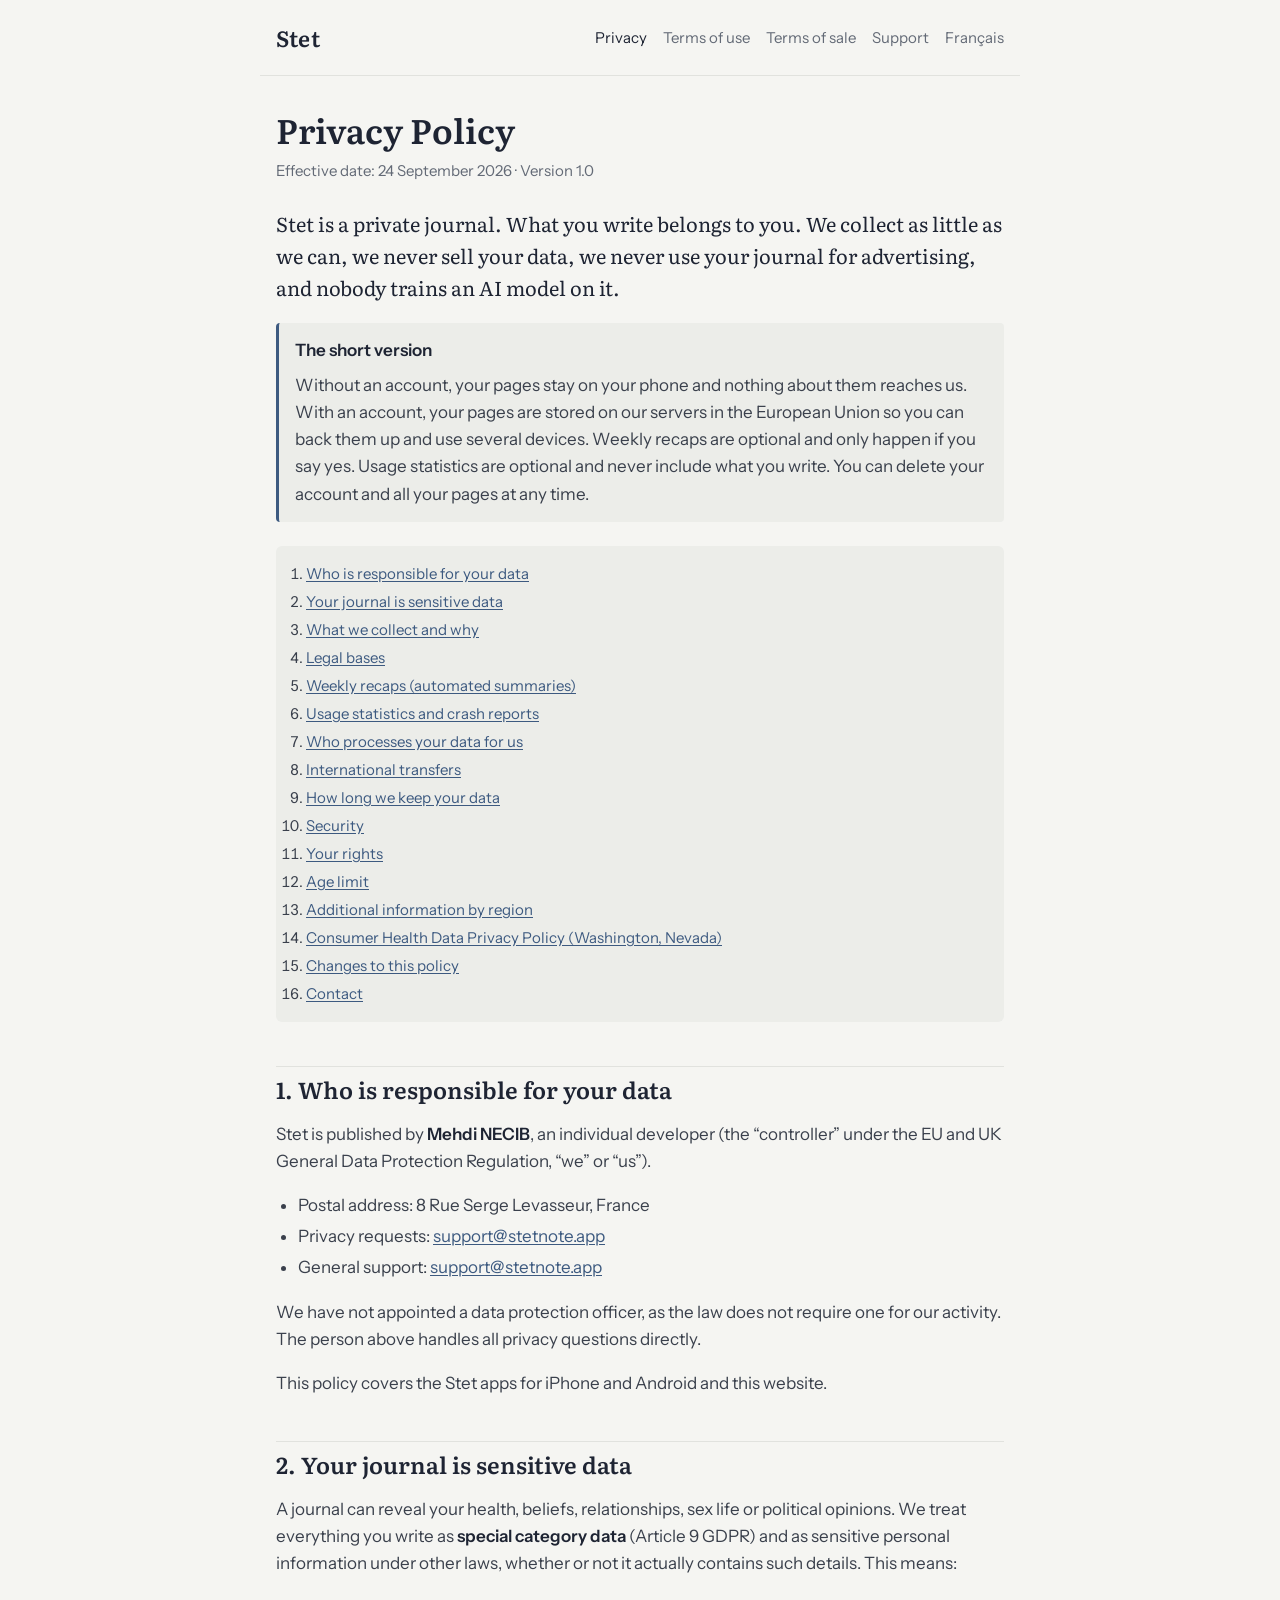
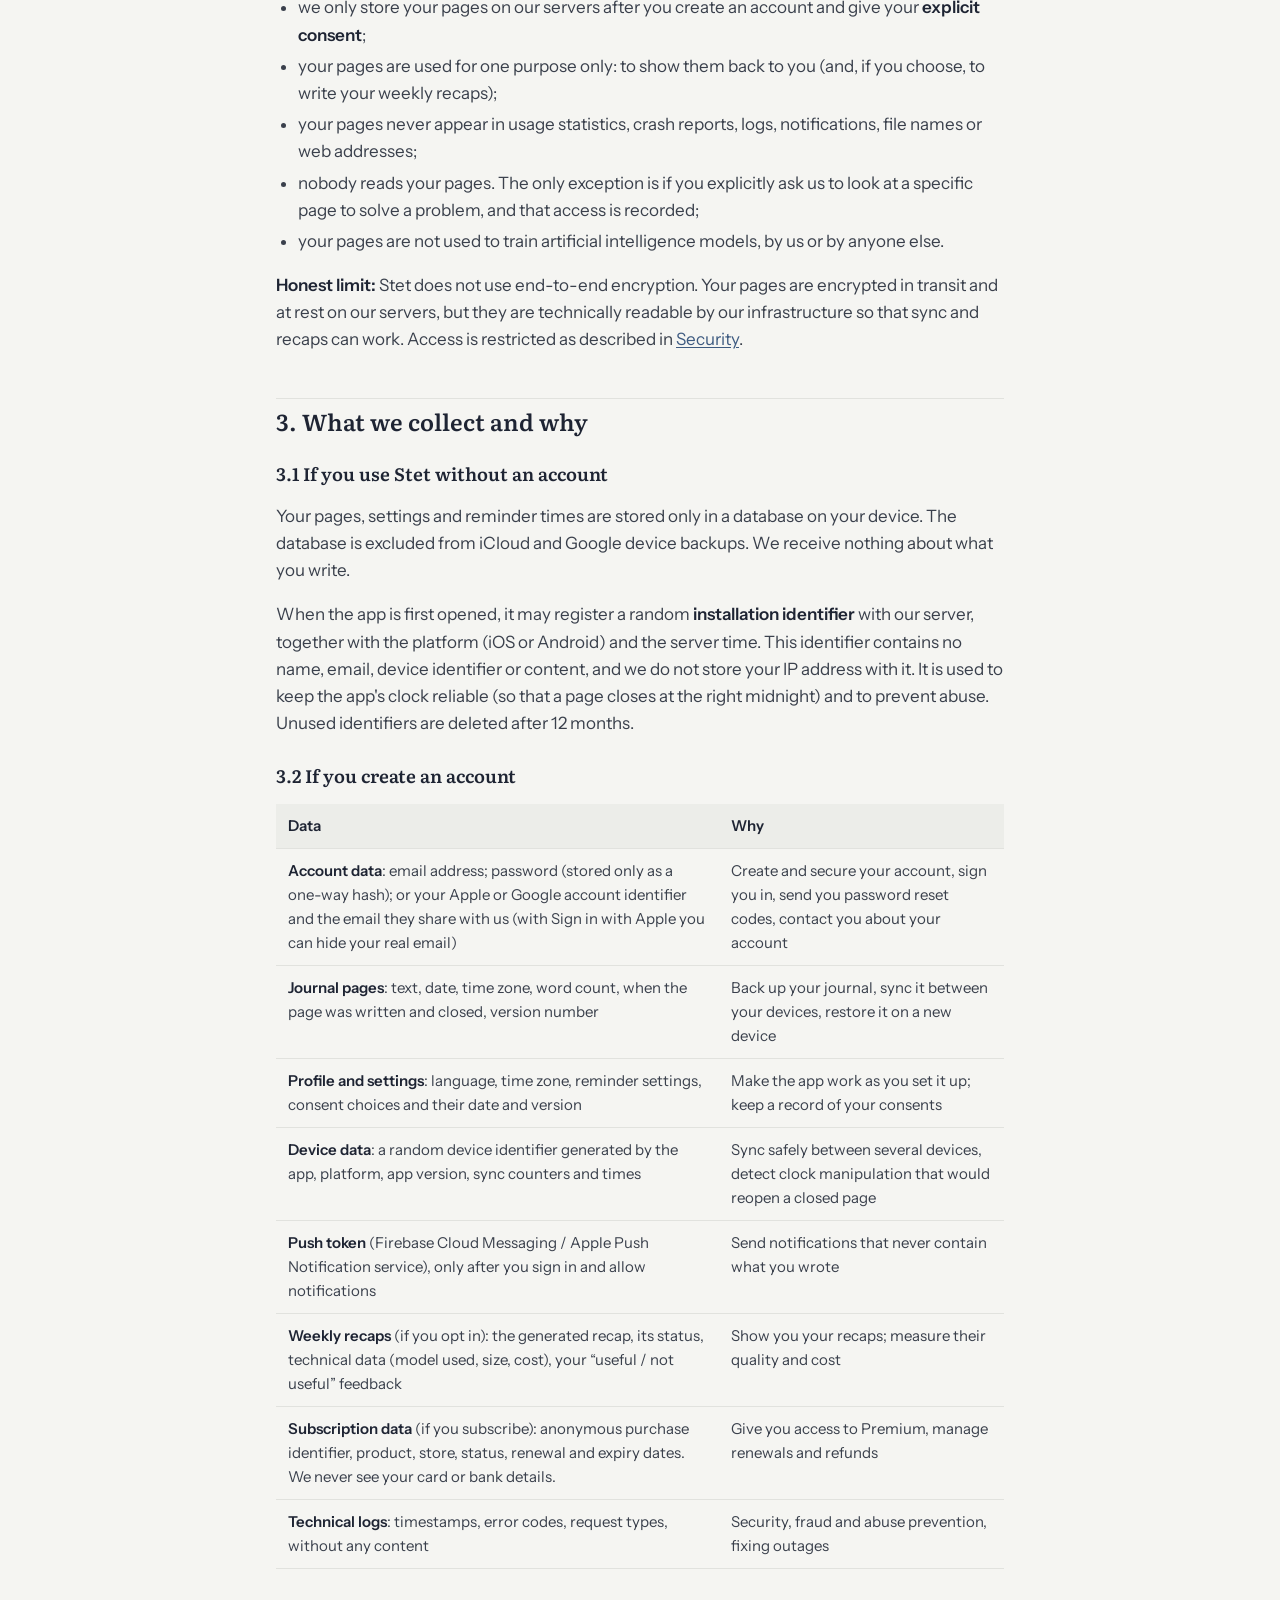
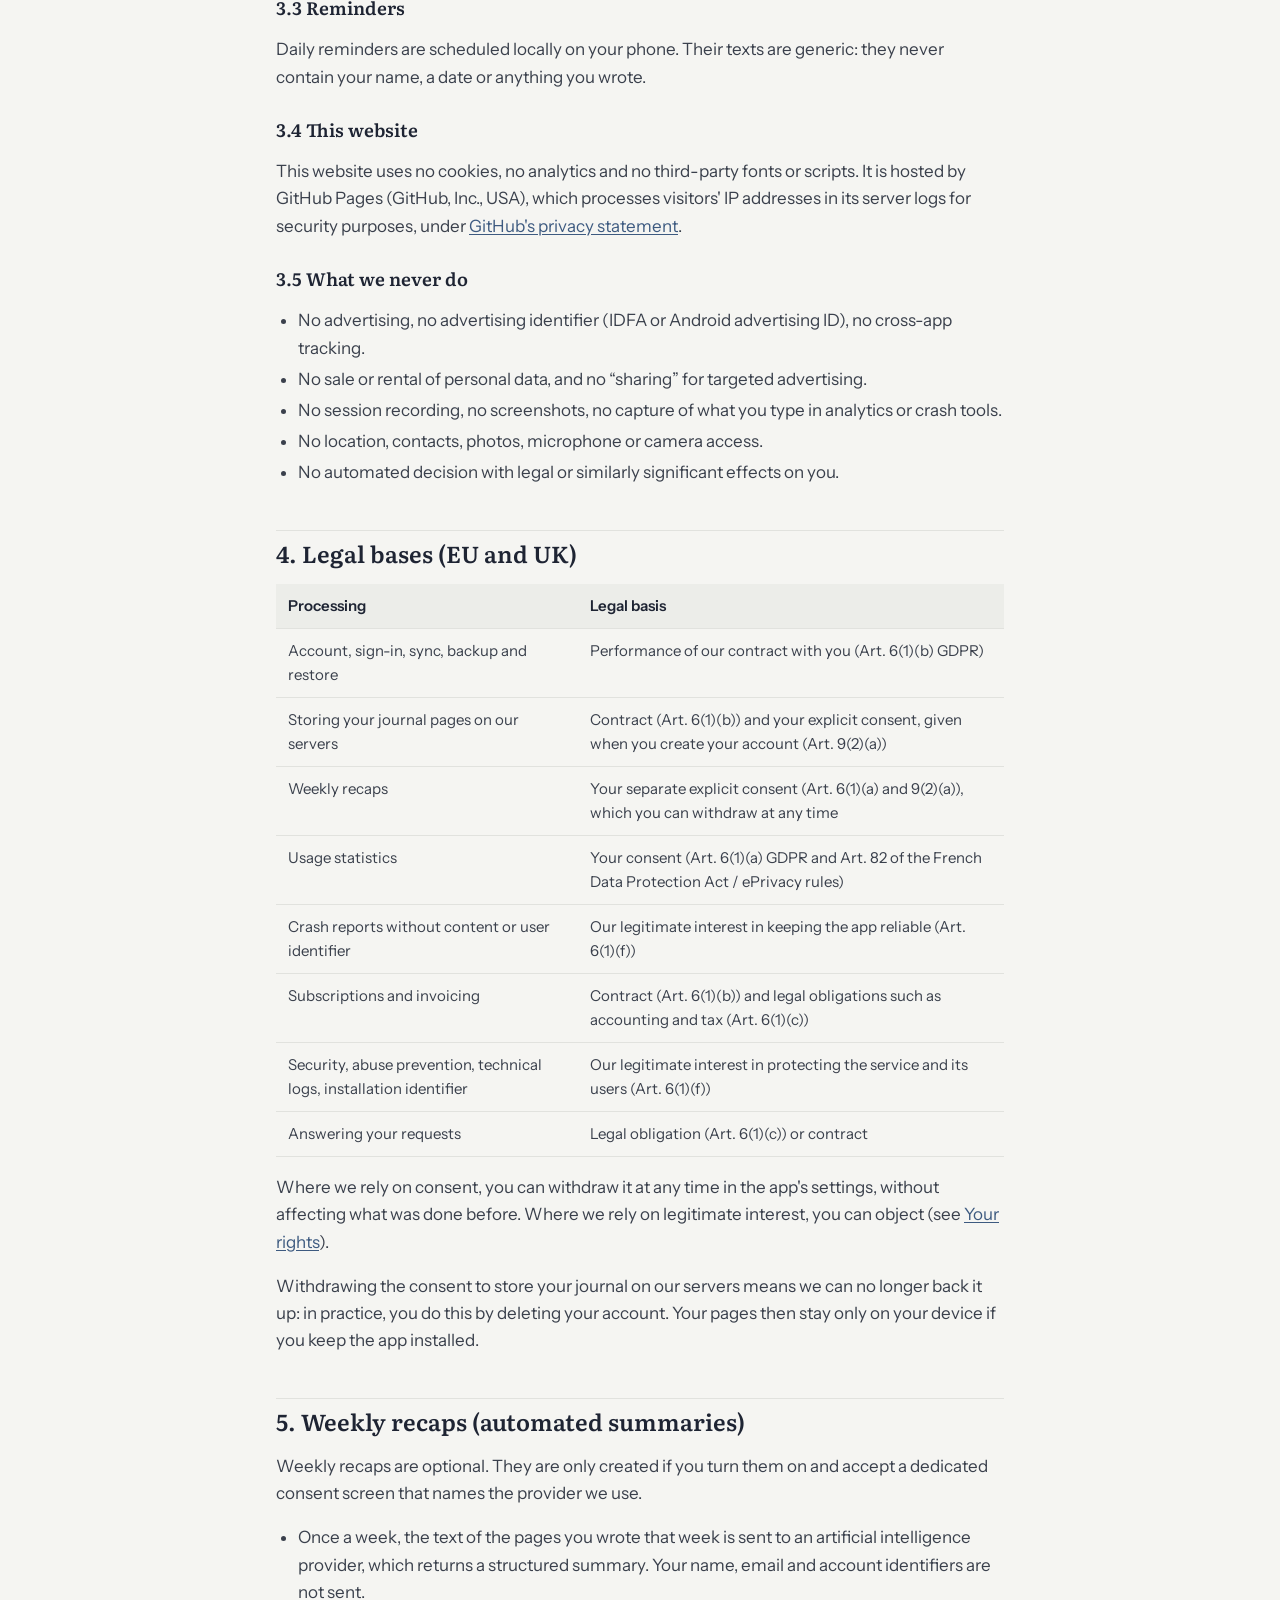
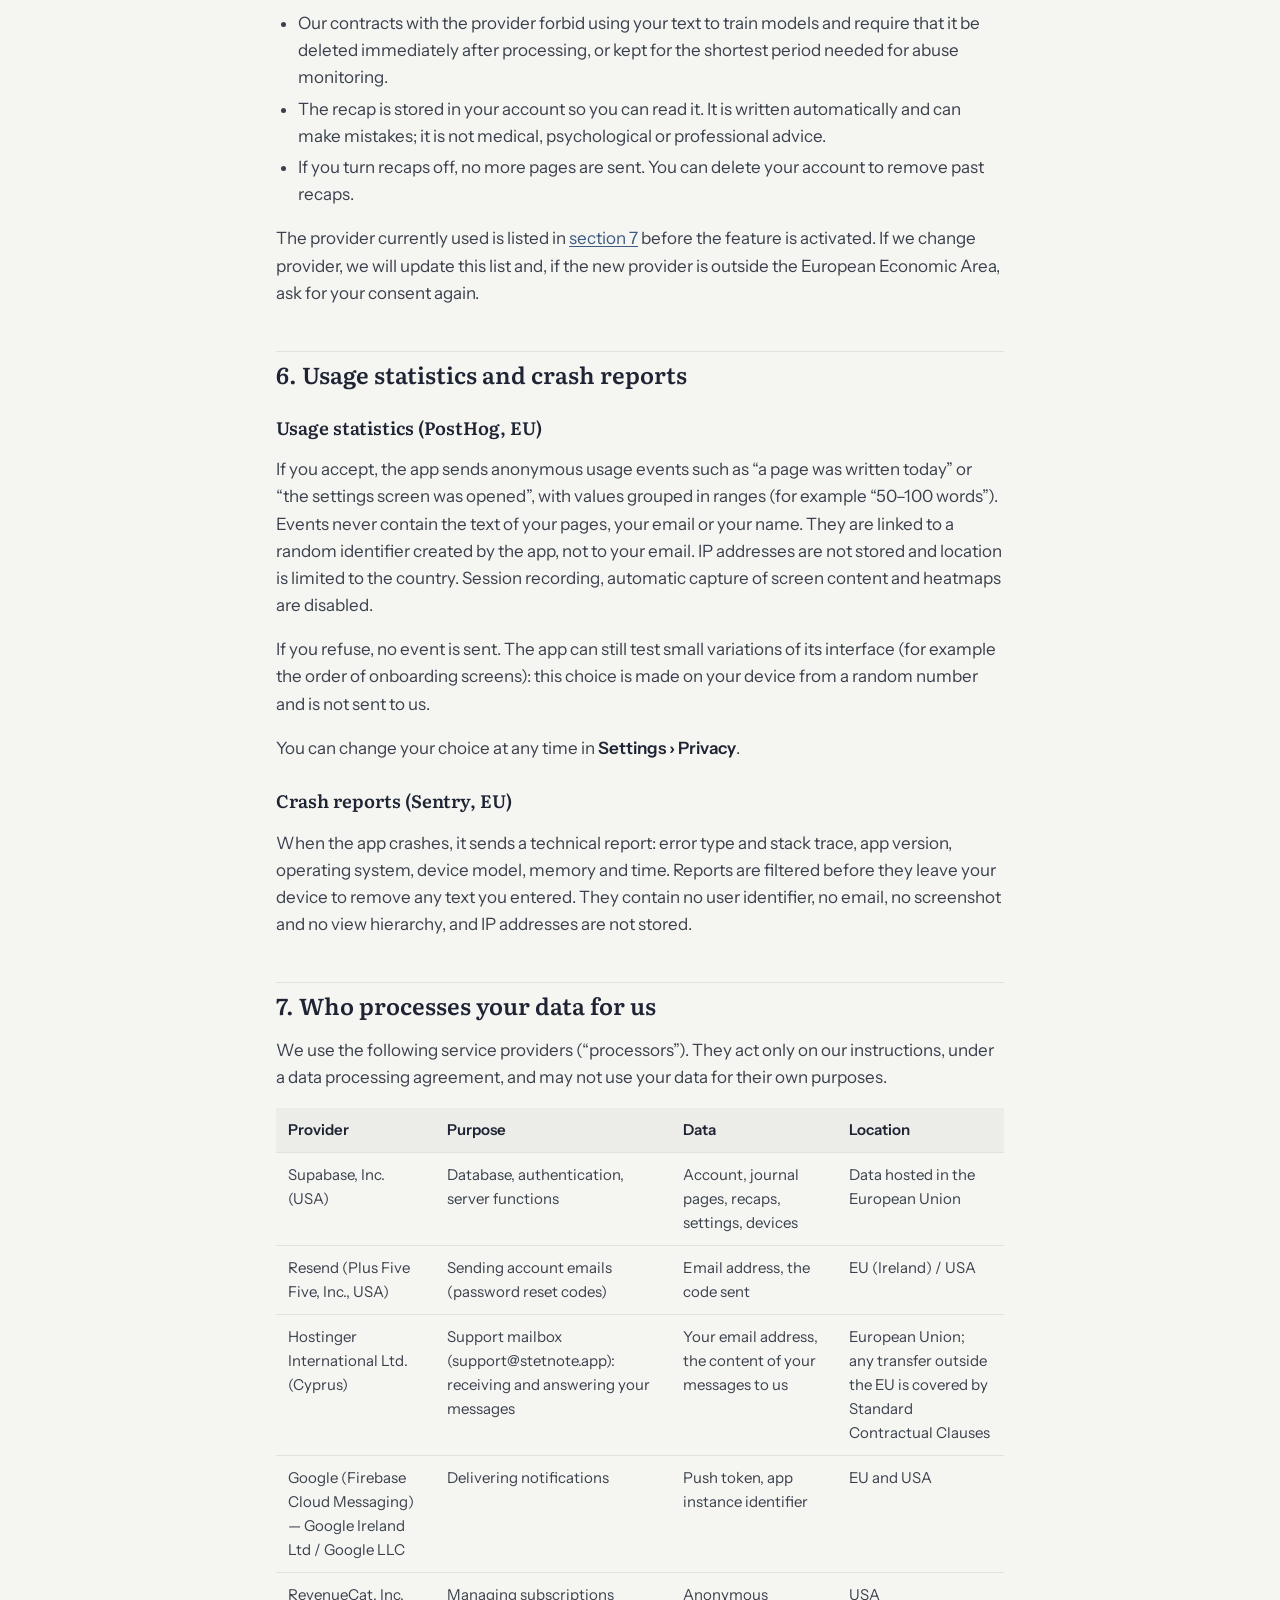
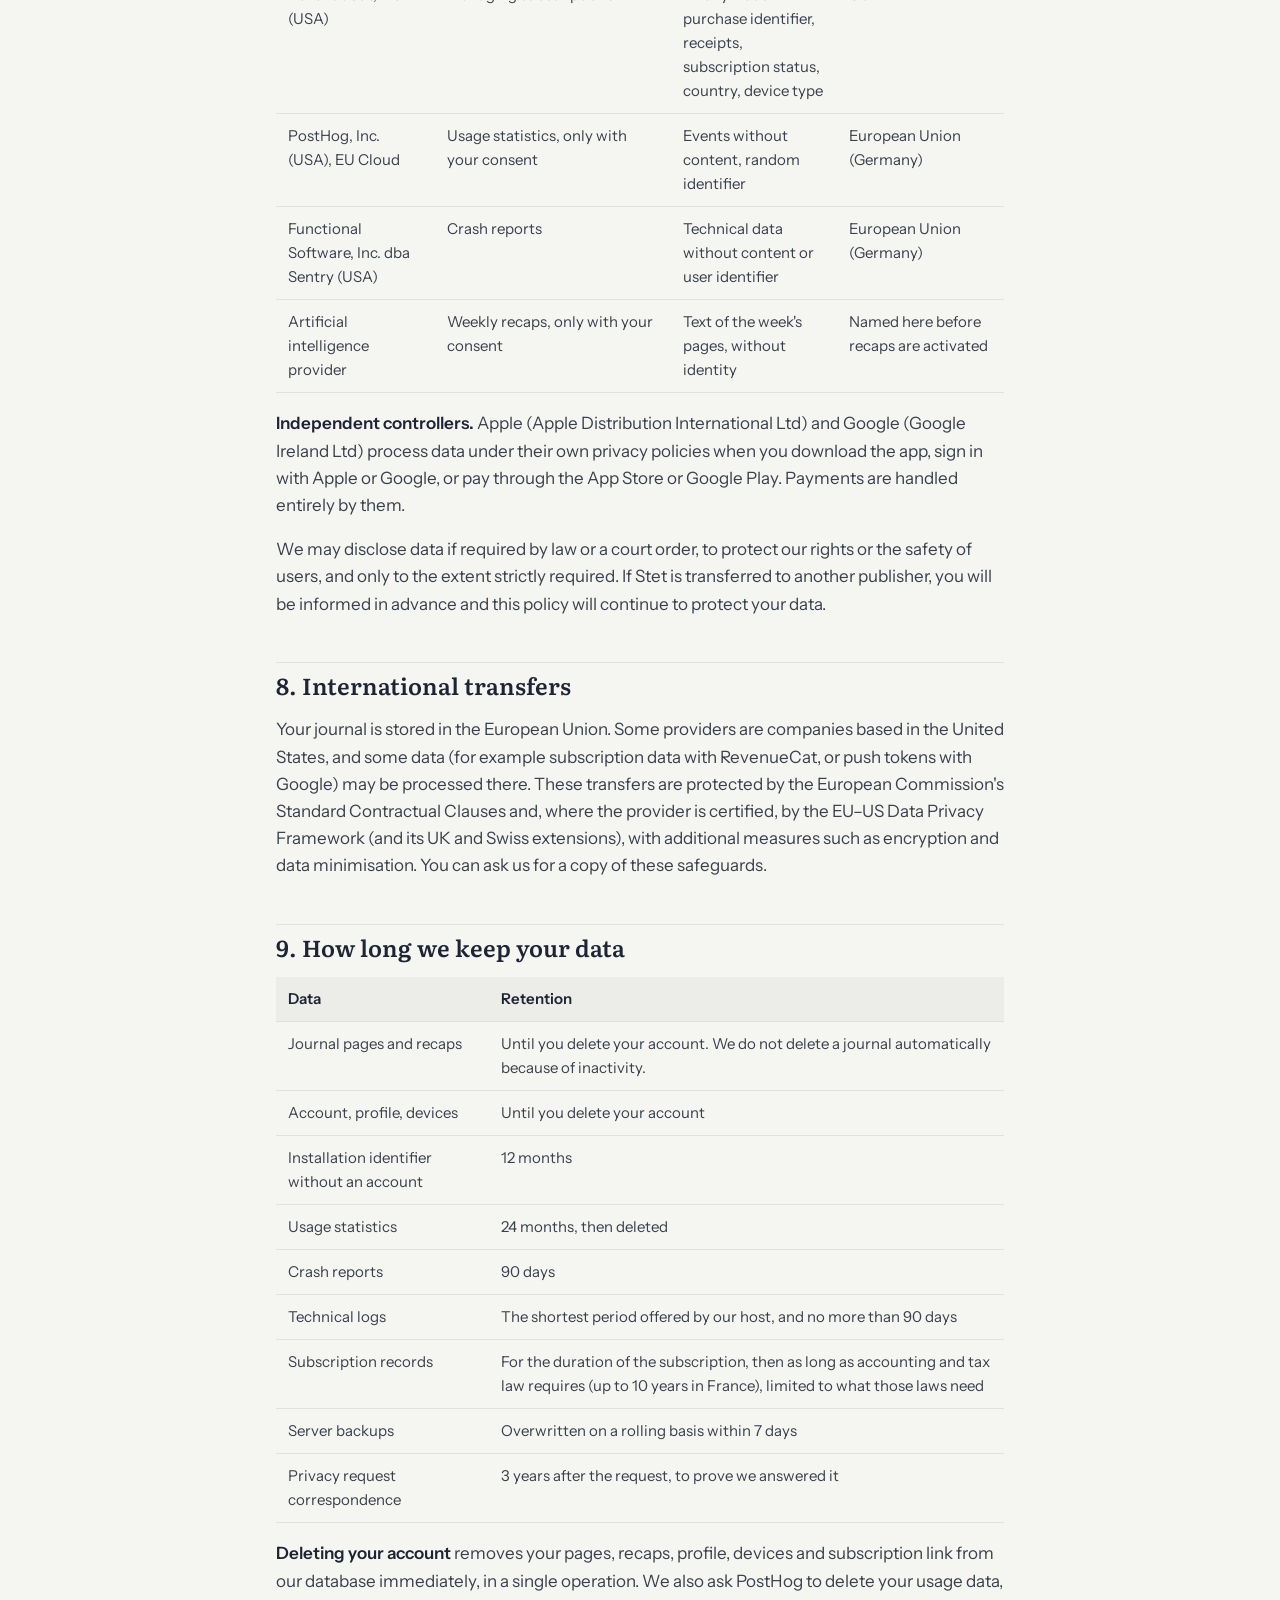
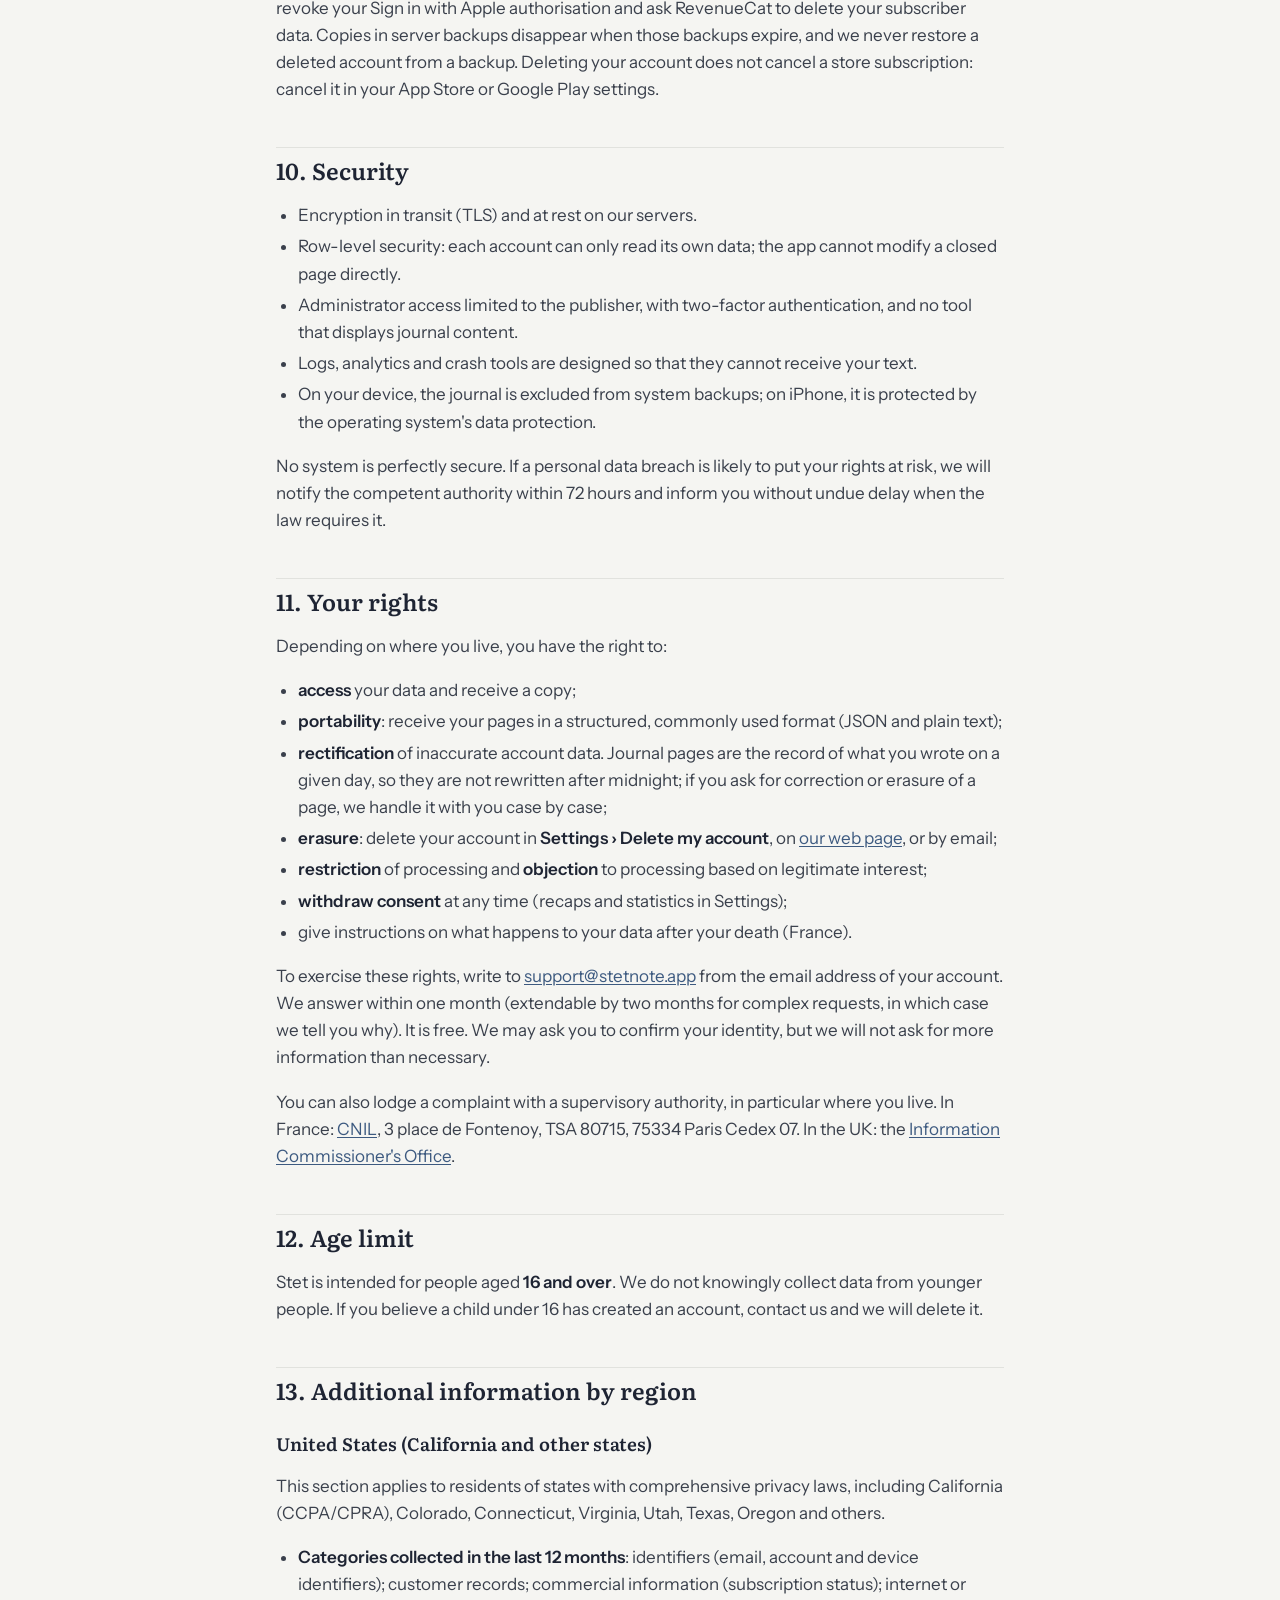
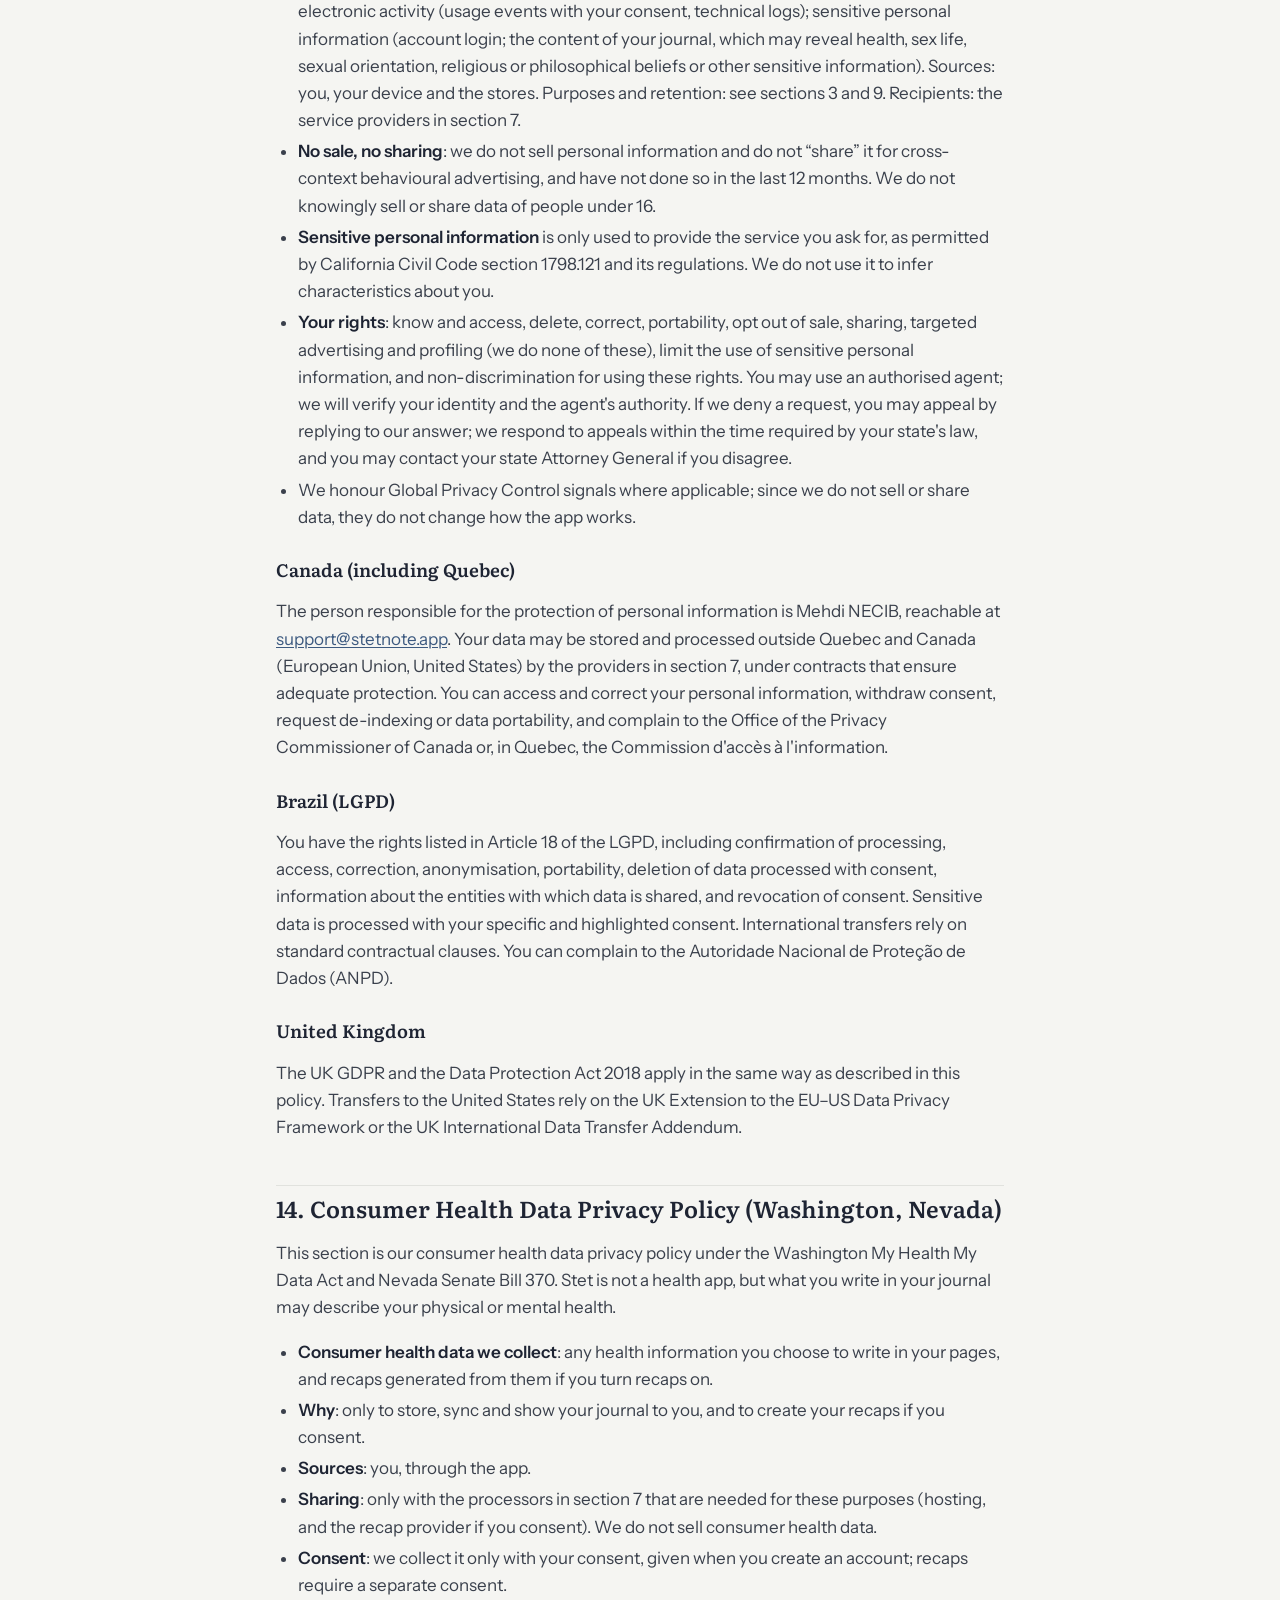
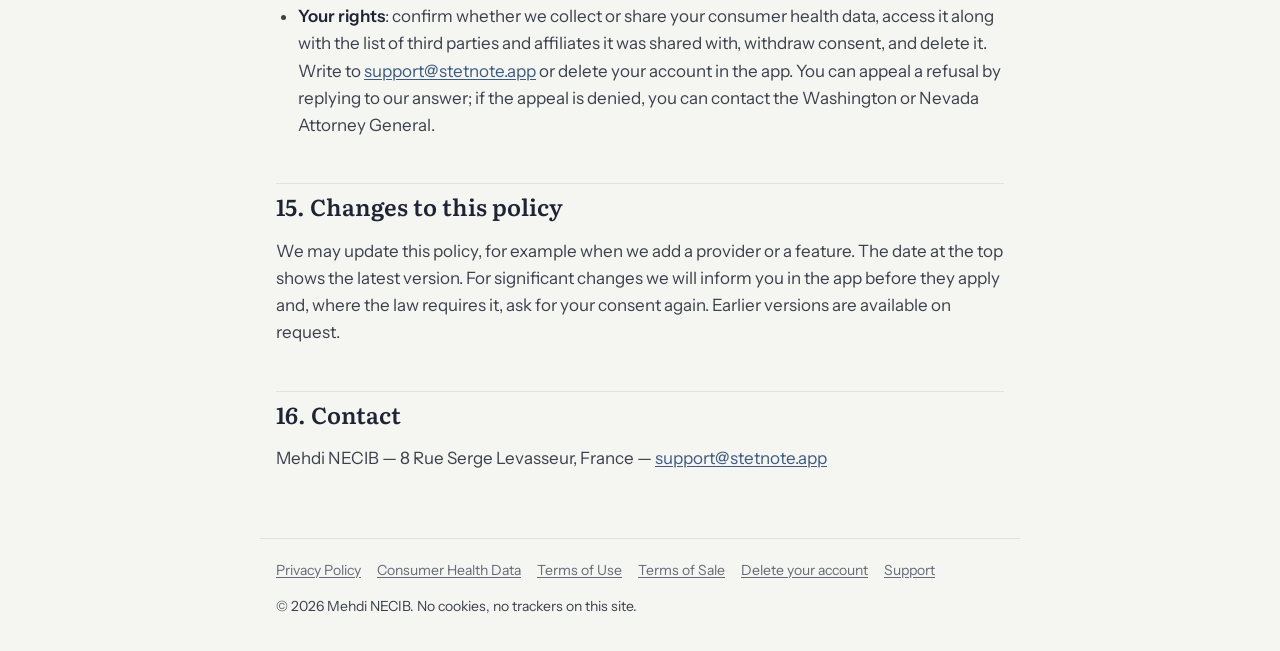
==== privacy/index.html @ bceb0a96 "Publish website (1f923bf)" ====
<!doctype html>
<html lang="en">
<head>
<meta charset="utf-8">
<meta name="viewport" content="width=device-width, initial-scale=1">
<title>Privacy Policy · Stet</title>
<meta name="description" content="How Stet collects, uses and protects your personal data, including your journal.">
<link rel="stylesheet" href="../style.css">
<link rel="alternate" hreflang="fr" href="../fr/privacy/">
<link rel="icon" href="../favicon.svg" type="image/svg+xml">
</head>
<body>
<a class="skip" href="#content">Skip to content</a>
<header class="site">
  <a class="brand" href="../">Stet</a>
  <nav aria-label="Main">
    <a href="../privacy/" aria-current="page">Privacy</a>
    <a href="../terms/">Terms of use</a>
    <a href="../terms-of-sale/">Terms of sale</a>
    <a href="../support/">Support</a>
    <a href="../fr/privacy/" lang="fr" hreflang="fr">Français</a>
  </nav>
</header>

<main id="content">
<h1>Privacy Policy</h1>
<p class="meta">Effective date: 24 September 2026 · Version 1.0</p>

<p class="lead">Stet is a private journal. What you write belongs to you. We collect as little as we can, we never sell your data, we never use your journal for advertising, and nobody trains an AI model on it.</p>

<div class="note">
  <p><strong>The short version</strong></p>
  <p>Without an account, your pages stay on your phone and nothing about them reaches us. With an account, your pages are stored on our servers in the European Union so you can back them up and use several devices. Weekly recaps are optional and only happen if you say yes. Usage statistics are optional and never include what you write. You can delete your account and all your pages at any time.</p>
</div>

<nav class="toc" aria-label="Contents">
<ol>
  <li><a href="#controller">Who is responsible for your data</a></li>
  <li><a href="#journal">Your journal is sensitive data</a></li>
  <li><a href="#collect">What we collect and why</a></li>
  <li><a href="#bases">Legal bases</a></li>
  <li><a href="#recaps">Weekly recaps (automated summaries)</a></li>
  <li><a href="#analytics">Usage statistics and crash reports</a></li>
  <li><a href="#processors">Who processes your data for us</a></li>
  <li><a href="#transfers">International transfers</a></li>
  <li><a href="#retention">How long we keep your data</a></li>
  <li><a href="#security">Security</a></li>
  <li><a href="#rights">Your rights</a></li>
  <li><a href="#children">Age limit</a></li>
  <li><a href="#regional">Additional information by region</a></li>
  <li><a href="#health-data">Consumer Health Data Privacy Policy (Washington, Nevada)</a></li>
  <li><a href="#changes">Changes to this policy</a></li>
  <li><a href="#contact">Contact</a></li>
</ol>
</nav>

<h2 id="controller">1. Who is responsible for your data</h2>
<p>Stet is published by <strong>Mehdi NECIB</strong>, an individual developer (the “controller” under the EU and UK General Data Protection Regulation, “we” or “us”).</p>
<ul>
  <li>Postal address: 8 Rue Serge Levasseur, France</li>
  <li>Privacy requests: <a href="mailto:support@stetnote.app">support@stetnote.app</a></li>
  <li>General support: <a href="mailto:support@stetnote.app">support@stetnote.app</a></li>
</ul>
<p>We have not appointed a data protection officer, as the law does not require one for our activity. The person above handles all privacy questions directly.</p>
<p>This policy covers the Stet apps for iPhone and Android and this website.</p>

<h2 id="journal">2. Your journal is sensitive data</h2>
<p>A journal can reveal your health, beliefs, relationships, sex life or political opinions. We treat everything you write as <strong>special category data</strong> (Article 9 GDPR) and as sensitive personal information under other laws, whether or not it actually contains such details. This means:</p>
<ul>
  <li>we only store your pages on our servers after you create an account and give your <strong>explicit consent</strong>;</li>
  <li>your pages are used for one purpose only: to show them back to you (and, if you choose, to write your weekly recaps);</li>
  <li>your pages never appear in usage statistics, crash reports, logs, notifications, file names or web addresses;</li>
  <li>nobody reads your pages. The only exception is if you explicitly ask us to look at a specific page to solve a problem, and that access is recorded;</li>
  <li>your pages are not used to train artificial intelligence models, by us or by anyone else.</li>
</ul>
<p><strong>Honest limit:</strong> Stet does not use end-to-end encryption. Your pages are encrypted in transit and at rest on our servers, but they are technically readable by our infrastructure so that sync and recaps can work. Access is restricted as described in <a href="#security">Security</a>.</p>

<h2 id="collect">3. What we collect and why</h2>

<h3>3.1 If you use Stet without an account</h3>
<p>Your pages, settings and reminder times are stored only in a database on your device. The database is excluded from iCloud and Google device backups. We receive nothing about what you write.</p>
<p>When the app is first opened, it may register a random <strong>installation identifier</strong> with our server, together with the platform (iOS or Android) and the server time. This identifier contains no name, email, device identifier or content, and we do not store your IP address with it. It is used to keep the app's clock reliable (so that a page closes at the right midnight) and to prevent abuse. Unused identifiers are deleted after 12 months.</p>

<h3>3.2 If you create an account</h3>
<div class="table-wrap">
<table>
<thead><tr><th>Data</th><th>Why</th></tr></thead>
<tbody>
<tr><td><strong>Account data</strong>: email address; password (stored only as a one-way hash); or your Apple or Google account identifier and the email they share with us (with Sign in with Apple you can hide your real email)</td><td>Create and secure your account, sign you in, send you password reset codes, contact you about your account</td></tr>
<tr><td><strong>Journal pages</strong>: text, date, time zone, word count, when the page was written and closed, version number</td><td>Back up your journal, sync it between your devices, restore it on a new device</td></tr>
<tr><td><strong>Profile and settings</strong>: language, time zone, reminder settings, consent choices and their date and version</td><td>Make the app work as you set it up; keep a record of your consents</td></tr>
<tr><td><strong>Device data</strong>: a random device identifier generated by the app, platform, app version, sync counters and times</td><td>Sync safely between several devices, detect clock manipulation that would reopen a closed page</td></tr>
<tr><td><strong>Push token</strong> (Firebase Cloud Messaging / Apple Push Notification service), only after you sign in and allow notifications</td><td>Send notifications that never contain what you wrote</td></tr>
<tr><td><strong>Weekly recaps</strong> (if you opt in): the generated recap, its status, technical data (model used, size, cost), your “useful / not useful” feedback</td><td>Show you your recaps; measure their quality and cost</td></tr>
<tr><td><strong>Subscription data</strong> (if you subscribe): anonymous purchase identifier, product, store, status, renewal and expiry dates. We never see your card or bank details.</td><td>Give you access to Premium, manage renewals and refunds</td></tr>
<tr><td><strong>Technical logs</strong>: timestamps, error codes, request types, without any content</td><td>Security, fraud and abuse prevention, fixing outages</td></tr>
</tbody>
</table>
</div>

<h3>3.3 Reminders</h3>
<p>Daily reminders are scheduled locally on your phone. Their texts are generic: they never contain your name, a date or anything you wrote.</p>

<h3>3.4 This website</h3>
<p>This website uses no cookies, no analytics and no third-party fonts or scripts. It is hosted by GitHub Pages (GitHub, Inc., USA), which processes visitors' IP addresses in its server logs for security purposes, under <a href="https://docs.github.com/en/site-policy/privacy-policies/github-general-privacy-statement">GitHub's privacy statement</a>.</p>

<h3>3.5 What we never do</h3>
<ul>
  <li>No advertising, no advertising identifier (IDFA or Android advertising ID), no cross-app tracking.</li>
  <li>No sale or rental of personal data, and no “sharing” for targeted advertising.</li>
  <li>No session recording, no screenshots, no capture of what you type in analytics or crash tools.</li>
  <li>No location, contacts, photos, microphone or camera access.</li>
  <li>No automated decision with legal or similarly significant effects on you.</li>
</ul>

<h2 id="bases">4. Legal bases (EU and UK)</h2>
<div class="table-wrap">
<table>
<thead><tr><th>Processing</th><th>Legal basis</th></tr></thead>
<tbody>
<tr><td>Account, sign-in, sync, backup and restore</td><td>Performance of our contract with you (Art. 6(1)(b) GDPR)</td></tr>
<tr><td>Storing your journal pages on our servers</td><td>Contract (Art. 6(1)(b)) and your explicit consent, given when you create your account (Art. 9(2)(a))</td></tr>
<tr><td>Weekly recaps</td><td>Your separate explicit consent (Art. 6(1)(a) and 9(2)(a)), which you can withdraw at any time</td></tr>
<tr><td>Usage statistics</td><td>Your consent (Art. 6(1)(a) GDPR and Art. 82 of the French Data Protection Act / ePrivacy rules)</td></tr>
<tr><td>Crash reports without content or user identifier</td><td>Our legitimate interest in keeping the app reliable (Art. 6(1)(f))</td></tr>
<tr><td>Subscriptions and invoicing</td><td>Contract (Art. 6(1)(b)) and legal obligations such as accounting and tax (Art. 6(1)(c))</td></tr>
<tr><td>Security, abuse prevention, technical logs, installation identifier</td><td>Our legitimate interest in protecting the service and its users (Art. 6(1)(f))</td></tr>
<tr><td>Answering your requests</td><td>Legal obligation (Art. 6(1)(c)) or contract</td></tr>
</tbody>
</table>
</div>
<p>Where we rely on consent, you can withdraw it at any time in the app's settings, without affecting what was done before. Where we rely on legitimate interest, you can object (see <a href="#rights">Your rights</a>).</p>
<p>Withdrawing the consent to store your journal on our servers means we can no longer back it up: in practice, you do this by deleting your account. Your pages then stay only on your device if you keep the app installed.</p>

<h2 id="recaps">5. Weekly recaps (automated summaries)</h2>
<p>Weekly recaps are optional. They are only created if you turn them on and accept a dedicated consent screen that names the provider we use.</p>
<ul>
  <li>Once a week, the text of the pages you wrote that week is sent to an artificial intelligence provider, which returns a structured summary. Your name, email and account identifiers are not sent.</li>
  <li>Our contracts with the provider forbid using your text to train models and require that it be deleted immediately after processing, or kept for the shortest period needed for abuse monitoring.</li>
  <li>The recap is stored in your account so you can read it. It is written automatically and can make mistakes; it is not medical, psychological or professional advice.</li>
  <li>If you turn recaps off, no more pages are sent. You can delete your account to remove past recaps.</li>
</ul>
<p>The provider currently used is listed in <a href="#processors">section 7</a> before the feature is activated. If we change provider, we will update this list and, if the new provider is outside the European Economic Area, ask for your consent again.</p>

<h2 id="analytics">6. Usage statistics and crash reports</h2>
<h3>Usage statistics (PostHog, EU)</h3>
<p>If you accept, the app sends anonymous usage events such as “a page was written today” or “the settings screen was opened”, with values grouped in ranges (for example “50–100 words”). Events never contain the text of your pages, your email or your name. They are linked to a random identifier created by the app, not to your email. IP addresses are not stored and location is limited to the country. Session recording, automatic capture of screen content and heatmaps are disabled.</p>
<p>If you refuse, no event is sent. The app can still test small variations of its interface (for example the order of onboarding screens): this choice is made on your device from a random number and is not sent to us.</p>
<p>You can change your choice at any time in <strong>Settings › Privacy</strong>.</p>
<h3>Crash reports (Sentry, EU)</h3>
<p>When the app crashes, it sends a technical report: error type and stack trace, app version, operating system, device model, memory and time. Reports are filtered before they leave your device to remove any text you entered. They contain no user identifier, no email, no screenshot and no view hierarchy, and IP addresses are not stored.</p>

<h2 id="processors">7. Who processes your data for us</h2>
<p>We use the following service providers (“processors”). They act only on our instructions, under a data processing agreement, and may not use your data for their own purposes.</p>
<div class="table-wrap">
<table>
<thead><tr><th>Provider</th><th>Purpose</th><th>Data</th><th>Location</th></tr></thead>
<tbody>
<tr><td>Supabase, Inc. (USA)</td><td>Database, authentication, server functions</td><td>Account, journal pages, recaps, settings, devices</td><td>Data hosted in the European Union</td></tr>
<tr><td>Resend (Plus Five Five, Inc., USA)</td><td>Sending account emails (password reset codes)</td><td>Email address, the code sent</td><td>EU (Ireland) / USA</td></tr>
<tr><td>Hostinger International Ltd. (Cyprus)</td><td>Support mailbox (support@stetnote.app): receiving and answering your messages</td><td>Your email address, the content of your messages to us</td><td>European Union; any transfer outside the EU is covered by Standard Contractual Clauses</td></tr>
<tr><td>Google (Firebase Cloud Messaging) — Google Ireland Ltd / Google LLC</td><td>Delivering notifications</td><td>Push token, app instance identifier</td><td>EU and USA</td></tr>
<tr><td>RevenueCat, Inc. (USA)</td><td>Managing subscriptions</td><td>Anonymous purchase identifier, receipts, subscription status, country, device type</td><td>USA</td></tr>
<tr><td>PostHog, Inc. (USA), EU Cloud</td><td>Usage statistics, only with your consent</td><td>Events without content, random identifier</td><td>European Union (Germany)</td></tr>
<tr><td>Functional Software, Inc. dba Sentry (USA)</td><td>Crash reports</td><td>Technical data without content or user identifier</td><td>European Union (Germany)</td></tr>
<tr><td>Artificial intelligence provider</td><td>Weekly recaps, only with your consent</td><td>Text of the week's pages, without identity</td><td>Named here before recaps are activated</td></tr>
</tbody>
</table>
</div>
<p><strong>Independent controllers.</strong> Apple (Apple Distribution International Ltd) and Google (Google Ireland Ltd) process data under their own privacy policies when you download the app, sign in with Apple or Google, or pay through the App Store or Google Play. Payments are handled entirely by them.</p>
<p>We may disclose data if required by law or a court order, to protect our rights or the safety of users, and only to the extent strictly required. If Stet is transferred to another publisher, you will be informed in advance and this policy will continue to protect your data.</p>

<h2 id="transfers">8. International transfers</h2>
<p>Your journal is stored in the European Union. Some providers are companies based in the United States, and some data (for example subscription data with RevenueCat, or push tokens with Google) may be processed there. These transfers are protected by the European Commission's Standard Contractual Clauses and, where the provider is certified, by the EU–US Data Privacy Framework (and its UK and Swiss extensions), with additional measures such as encryption and data minimisation. You can ask us for a copy of these safeguards.</p>

<h2 id="retention">9. How long we keep your data</h2>
<div class="table-wrap">
<table>
<thead><tr><th>Data</th><th>Retention</th></tr></thead>
<tbody>
<tr><td>Journal pages and recaps</td><td>Until you delete your account. We do not delete a journal automatically because of inactivity.</td></tr>
<tr><td>Account, profile, devices</td><td>Until you delete your account</td></tr>
<tr><td>Installation identifier without an account</td><td>12 months</td></tr>
<tr><td>Usage statistics</td><td>24 months, then deleted</td></tr>
<tr><td>Crash reports</td><td>90 days</td></tr>
<tr><td>Technical logs</td><td>The shortest period offered by our host, and no more than 90 days</td></tr>
<tr><td>Subscription records</td><td>For the duration of the subscription, then as long as accounting and tax law requires (up to 10 years in France), limited to what those laws need</td></tr>
<tr><td>Server backups</td><td>Overwritten on a rolling basis within 7 days</td></tr>
<tr><td>Privacy request correspondence</td><td>3 years after the request, to prove we answered it</td></tr>
</tbody>
</table>
</div>
<p><strong>Deleting your account</strong> removes your pages, recaps, profile, devices and subscription link from our database immediately, in a single operation. We also ask PostHog to delete your usage data, revoke your Sign in with Apple authorisation and ask RevenueCat to delete your subscriber data. Copies in server backups disappear when those backups expire, and we never restore a deleted account from a backup. Deleting your account does not cancel a store subscription: cancel it in your App Store or Google Play settings.</p>

<h2 id="security">10. Security</h2>
<ul>
  <li>Encryption in transit (TLS) and at rest on our servers.</li>
  <li>Row-level security: each account can only read its own data; the app cannot modify a closed page directly.</li>
  <li>Administrator access limited to the publisher, with two-factor authentication, and no tool that displays journal content.</li>
  <li>Logs, analytics and crash tools are designed so that they cannot receive your text.</li>
  <li>On your device, the journal is excluded from system backups; on iPhone, it is protected by the operating system's data protection.</li>
</ul>
<p>No system is perfectly secure. If a personal data breach is likely to put your rights at risk, we will notify the competent authority within 72 hours and inform you without undue delay when the law requires it.</p>

<h2 id="rights">11. Your rights</h2>
<p>Depending on where you live, you have the right to:</p>
<ul>
  <li><strong>access</strong> your data and receive a copy;</li>
  <li><strong>portability</strong>: receive your pages in a structured, commonly used format (JSON and plain text);</li>
  <li><strong>rectification</strong> of inaccurate account data. Journal pages are the record of what you wrote on a given day, so they are not rewritten after midnight; if you ask for correction or erasure of a page, we handle it with you case by case;</li>
  <li><strong>erasure</strong>: delete your account in <strong>Settings › Delete my account</strong>, on <a href="../delete-account/">our web page</a>, or by email;</li>
  <li><strong>restriction</strong> of processing and <strong>objection</strong> to processing based on legitimate interest;</li>
  <li><strong>withdraw consent</strong> at any time (recaps and statistics in Settings);</li>
  <li>give instructions on what happens to your data after your death (France).</li>
</ul>
<p>To exercise these rights, write to <a href="mailto:support@stetnote.app">support@stetnote.app</a> from the email address of your account. We answer within one month (extendable by two months for complex requests, in which case we tell you why). It is free. We may ask you to confirm your identity, but we will not ask for more information than necessary.</p>
<p>You can also lodge a complaint with a supervisory authority, in particular where you live. In France: <a href="https://www.cnil.fr/en/complaints">CNIL</a>, 3 place de Fontenoy, TSA 80715, 75334 Paris Cedex 07. In the UK: the <a href="https://ico.org.uk/make-a-complaint/">Information Commissioner's Office</a>.</p>

<h2 id="children">12. Age limit</h2>
<p>Stet is intended for people aged <strong>16 and over</strong>. We do not knowingly collect data from younger people. If you believe a child under 16 has created an account, contact us and we will delete it.</p>

<h2 id="regional">13. Additional information by region</h2>

<h3 id="us">United States (California and other states)</h3>
<p>This section applies to residents of states with comprehensive privacy laws, including California (CCPA/CPRA), Colorado, Connecticut, Virginia, Utah, Texas, Oregon and others.</p>
<ul>
  <li><strong>Categories collected in the last 12 months</strong>: identifiers (email, account and device identifiers); customer records; commercial information (subscription status); internet or electronic activity (usage events with your consent, technical logs); sensitive personal information (account login; the content of your journal, which may reveal health, sex life, sexual orientation, religious or philosophical beliefs or other sensitive information). Sources: you, your device and the stores. Purposes and retention: see sections 3 and 9. Recipients: the service providers in section 7.</li>
  <li><strong>No sale, no sharing</strong>: we do not sell personal information and do not “share” it for cross-context behavioural advertising, and have not done so in the last 12 months. We do not knowingly sell or share data of people under 16.</li>
  <li><strong>Sensitive personal information</strong> is only used to provide the service you ask for, as permitted by California Civil Code section 1798.121 and its regulations. We do not use it to infer characteristics about you.</li>
  <li><strong>Your rights</strong>: know and access, delete, correct, portability, opt out of sale, sharing, targeted advertising and profiling (we do none of these), limit the use of sensitive personal information, and non-discrimination for using these rights. You may use an authorised agent; we will verify your identity and the agent's authority. If we deny a request, you may appeal by replying to our answer; we respond to appeals within the time required by your state's law, and you may contact your state Attorney General if you disagree.</li>
  <li>We honour Global Privacy Control signals where applicable; since we do not sell or share data, they do not change how the app works.</li>
</ul>

<h3 id="canada">Canada (including Quebec)</h3>
<p>The person responsible for the protection of personal information is Mehdi NECIB, reachable at <a href="mailto:support@stetnote.app">support@stetnote.app</a>. Your data may be stored and processed outside Quebec and Canada (European Union, United States) by the providers in section 7, under contracts that ensure adequate protection. You can access and correct your personal information, withdraw consent, request de-indexing or data portability, and complain to the Office of the Privacy Commissioner of Canada or, in Quebec, the Commission d'accès à l'information.</p>

<h3 id="brazil">Brazil (LGPD)</h3>
<p>You have the rights listed in Article 18 of the LGPD, including confirmation of processing, access, correction, anonymisation, portability, deletion of data processed with consent, information about the entities with which data is shared, and revocation of consent. Sensitive data is processed with your specific and highlighted consent. International transfers rely on standard contractual clauses. You can complain to the Autoridade Nacional de Proteção de Dados (ANPD).</p>

<h3 id="uk">United Kingdom</h3>
<p>The UK GDPR and the Data Protection Act 2018 apply in the same way as described in this policy. Transfers to the United States rely on the UK Extension to the EU–US Data Privacy Framework or the UK International Data Transfer Addendum.</p>

<h2 id="health-data">14. Consumer Health Data Privacy Policy (Washington, Nevada)</h2>
<p>This section is our consumer health data privacy policy under the Washington My Health My Data Act and Nevada Senate Bill 370. Stet is not a health app, but what you write in your journal may describe your physical or mental health.</p>
<ul>
  <li><strong>Consumer health data we collect</strong>: any health information you choose to write in your pages, and recaps generated from them if you turn recaps on.</li>
  <li><strong>Why</strong>: only to store, sync and show your journal to you, and to create your recaps if you consent.</li>
  <li><strong>Sources</strong>: you, through the app.</li>
  <li><strong>Sharing</strong>: only with the processors in section 7 that are needed for these purposes (hosting, and the recap provider if you consent). We do not sell consumer health data.</li>
  <li><strong>Consent</strong>: we collect it only with your consent, given when you create an account; recaps require a separate consent.</li>
  <li><strong>Your rights</strong>: confirm whether we collect or share your consumer health data, access it along with the list of third parties and affiliates it was shared with, withdraw consent, and delete it. Write to <a href="mailto:support@stetnote.app">support@stetnote.app</a> or delete your account in the app. You can appeal a refusal by replying to our answer; if the appeal is denied, you can contact the Washington or Nevada Attorney General.</li>
</ul>

<h2 id="changes">15. Changes to this policy</h2>
<p>We may update this policy, for example when we add a provider or a feature. The date at the top shows the latest version. For significant changes we will inform you in the app before they apply and, where the law requires it, ask for your consent again. Earlier versions are available on request.</p>

<h2 id="contact">16. Contact</h2>
<p>Mehdi NECIB — 8 Rue Serge Levasseur, France — <a href="mailto:support@stetnote.app">support@stetnote.app</a></p>
</main>

<footer class="site">
  <nav aria-label="Legal">
    <a href="../privacy/">Privacy Policy</a>
    <a href="../privacy/#health-data">Consumer Health Data</a>
    <a href="../terms/">Terms of Use</a>
    <a href="../terms-of-sale/">Terms of Sale</a>
    <a href="../delete-account/">Delete your account</a>
    <a href="../support/">Support</a>
  </nav>
  <p>© 2026 Mehdi NECIB. No cookies, no trackers on this site.</p>
</footer>
</body>
</html>
---- style.css ----
/* Stet website: no third-party requests, fonts served from this site (SIL OFL, see /fonts). */

@font-face { font-family: "Literata"; src: url("fonts/literata_regular.ttf") format("truetype"); font-weight: 400; font-style: normal; font-display: swap; }
@font-face { font-family: "Literata"; src: url("fonts/literata_italic.ttf") format("truetype"); font-weight: 400; font-style: italic; font-display: swap; }
@font-face { font-family: "Literata"; src: url("fonts/literata_semibold.ttf") format("truetype"); font-weight: 600; font-style: normal; font-display: swap; }
@font-face { font-family: "Instrument Sans"; src: url("fonts/instrumentsans_regular.ttf") format("truetype"); font-weight: 400; font-display: swap; }
@font-face { font-family: "Instrument Sans"; src: url("fonts/instrumentsans_semibold.ttf") format("truetype"); font-weight: 600; font-display: swap; }

/* Tokens from the app's design system (StetColors.kt). */
:root {
    --paper: #F5F5F2;
    --paper-set: #ECEDE9;
    --ink: #1E2433;
    --ink-set: #3A404C;
    --ink-muted: #636A76;
    --line: #E1E2DE;
    --dusk: #C9D3E3;
    --dusk-ink: #3D5A80;
    --alert: #9E4B45;
    --alert-container: #F2E1DE;
    --serif: "Literata", Georgia, "Times New Roman", serif;
    --sans: "Instrument Sans", -apple-system, BlinkMacSystemFont, "Segoe UI", Roboto, sans-serif;
    color-scheme: light dark;
}

@media (prefers-color-scheme: dark) {
    :root {
        --paper: #15171C;
        --paper-set: #1C1F25;
        --ink: #E7E5DF;
        --ink-set: #CFCDC6;
        --ink-muted: #9AA0AA;
        --line: #2A2E36;
        --dusk: #2B3445;
        --dusk-ink: #A9BCD8;
        --alert: #D9958E;
        --alert-container: #3A2522;
    }
}

*, *::before, *::after { box-sizing: border-box; }

html { -webkit-text-size-adjust: 100%; }

body {
    margin: 0;
    background: var(--paper);
    color: var(--ink);
    font-family: var(--sans);
    font-size: 17px;
    line-height: 1.6;
    overflow-wrap: break-word;
}

a { color: var(--dusk-ink); text-underline-offset: 2px; }
a:hover { text-decoration-thickness: 2px; }
a:focus-visible { outline: 2px solid var(--dusk-ink); outline-offset: 2px; border-radius: 2px; }

.skip { position: absolute; left: -9999px; }
.skip:focus { left: 16px; top: 16px; background: var(--paper); padding: 8px 12px; z-index: 10; }

header.site, footer.site { max-width: 760px; margin: 0 auto; padding: 20px 16px; }
header.site { display: flex; align-items: center; justify-content: space-between; gap: 16px; border-bottom: 1px solid var(--line); }
header.site .brand { font-family: var(--serif); font-size: 22px; font-weight: 600; color: var(--ink); text-decoration: none; letter-spacing: 0.01em; }
header.site nav { display: flex; flex-wrap: wrap; gap: 4px 16px; font-size: 15px; }
header.site nav a { color: var(--ink-muted); text-decoration: none; }
header.site nav a:hover, header.site nav a[aria-current="page"] { color: var(--ink); }

main { max-width: 760px; margin: 0 auto; padding: 32px 16px 48px; }

h1, h2, h3 { font-family: var(--serif); font-weight: 600; line-height: 1.25; color: var(--ink); hyphens: auto; }
h1 { font-size: 34px; margin: 0 0 8px; }
h2 { font-size: 23px; margin: 44px 0 12px; padding-top: 8px; border-top: 1px solid var(--line); }
h3 { font-size: 18px; margin: 28px 0 8px; }
p, li { color: var(--ink-set); }
ul, ol { padding-left: 22px; }
li { margin: 4px 0; }
strong { color: var(--ink); }

.meta { color: var(--ink-muted); font-size: 15px; margin: 0 0 24px; }
.lead { font-family: var(--serif); font-size: 20px; color: var(--ink); }

.note {
    background: var(--paper-set);
    border-left: 3px solid var(--dusk-ink);
    padding: 14px 16px;
    border-radius: 4px;
    margin: 20px 0;
}
.note p { margin: 0; }
.note p + p { margin-top: 8px; }

.draft {
    background: var(--alert-container);
    border-left: 3px solid var(--alert);
    padding: 12px 16px;
    border-radius: 4px;
    font-size: 15px;
    margin: 0 0 24px;
}

nav.toc { background: var(--paper-set); border-radius: 6px; padding: 12px 16px 12px 8px; margin: 24px 0; font-size: 15px; }
nav.toc ol { margin: 0; }

.table-wrap { overflow-x: auto; margin: 16px 0; -webkit-overflow-scrolling: touch; }
table { border-collapse: collapse; width: 100%; font-size: 15px; }
th, td { text-align: left; vertical-align: top; padding: 10px 12px; border-bottom: 1px solid var(--line); }
th { font-weight: 600; color: var(--ink); background: var(--paper-set); }
td { color: var(--ink-set); }

/* Landing page */
.hero { padding: 40px 0 8px; }
.hero h1 { font-size: 44px; }
.hero .tagline { font-family: var(--serif); font-style: italic; font-size: 22px; color: var(--ink-muted); margin: 0 0 24px; }
.cards { display: grid; grid-template-columns: repeat(auto-fit, minmax(210px, 1fr)); gap: 12px; margin: 32px 0; }
.cards a { display: block; padding: 16px; border: 1px solid var(--line); border-radius: 8px; text-decoration: none; color: var(--ink); background: var(--paper-set); }
.cards a span { display: block; color: var(--ink-muted); font-size: 14px; margin-top: 4px; }
.cards a:hover { border-color: var(--dusk-ink); }

footer.site { border-top: 1px solid var(--line); font-size: 14px; color: var(--ink-muted); }
footer.site nav { display: flex; flex-wrap: wrap; gap: 4px 16px; margin-bottom: 8px; }
footer.site a { color: var(--ink-muted); }

@media (max-width: 520px) {
    h1 { font-size: 26px; }
    h2 { font-size: 21px; }
    table { font-size: 14px; }
    th, td { padding: 8px 6px; }
    .hero h1 { font-size: 36px; }
    header.site { flex-direction: column; align-items: flex-start; }
}

@media (prefers-reduced-motion: reduce) { * { scroll-behavior: auto !important; } }
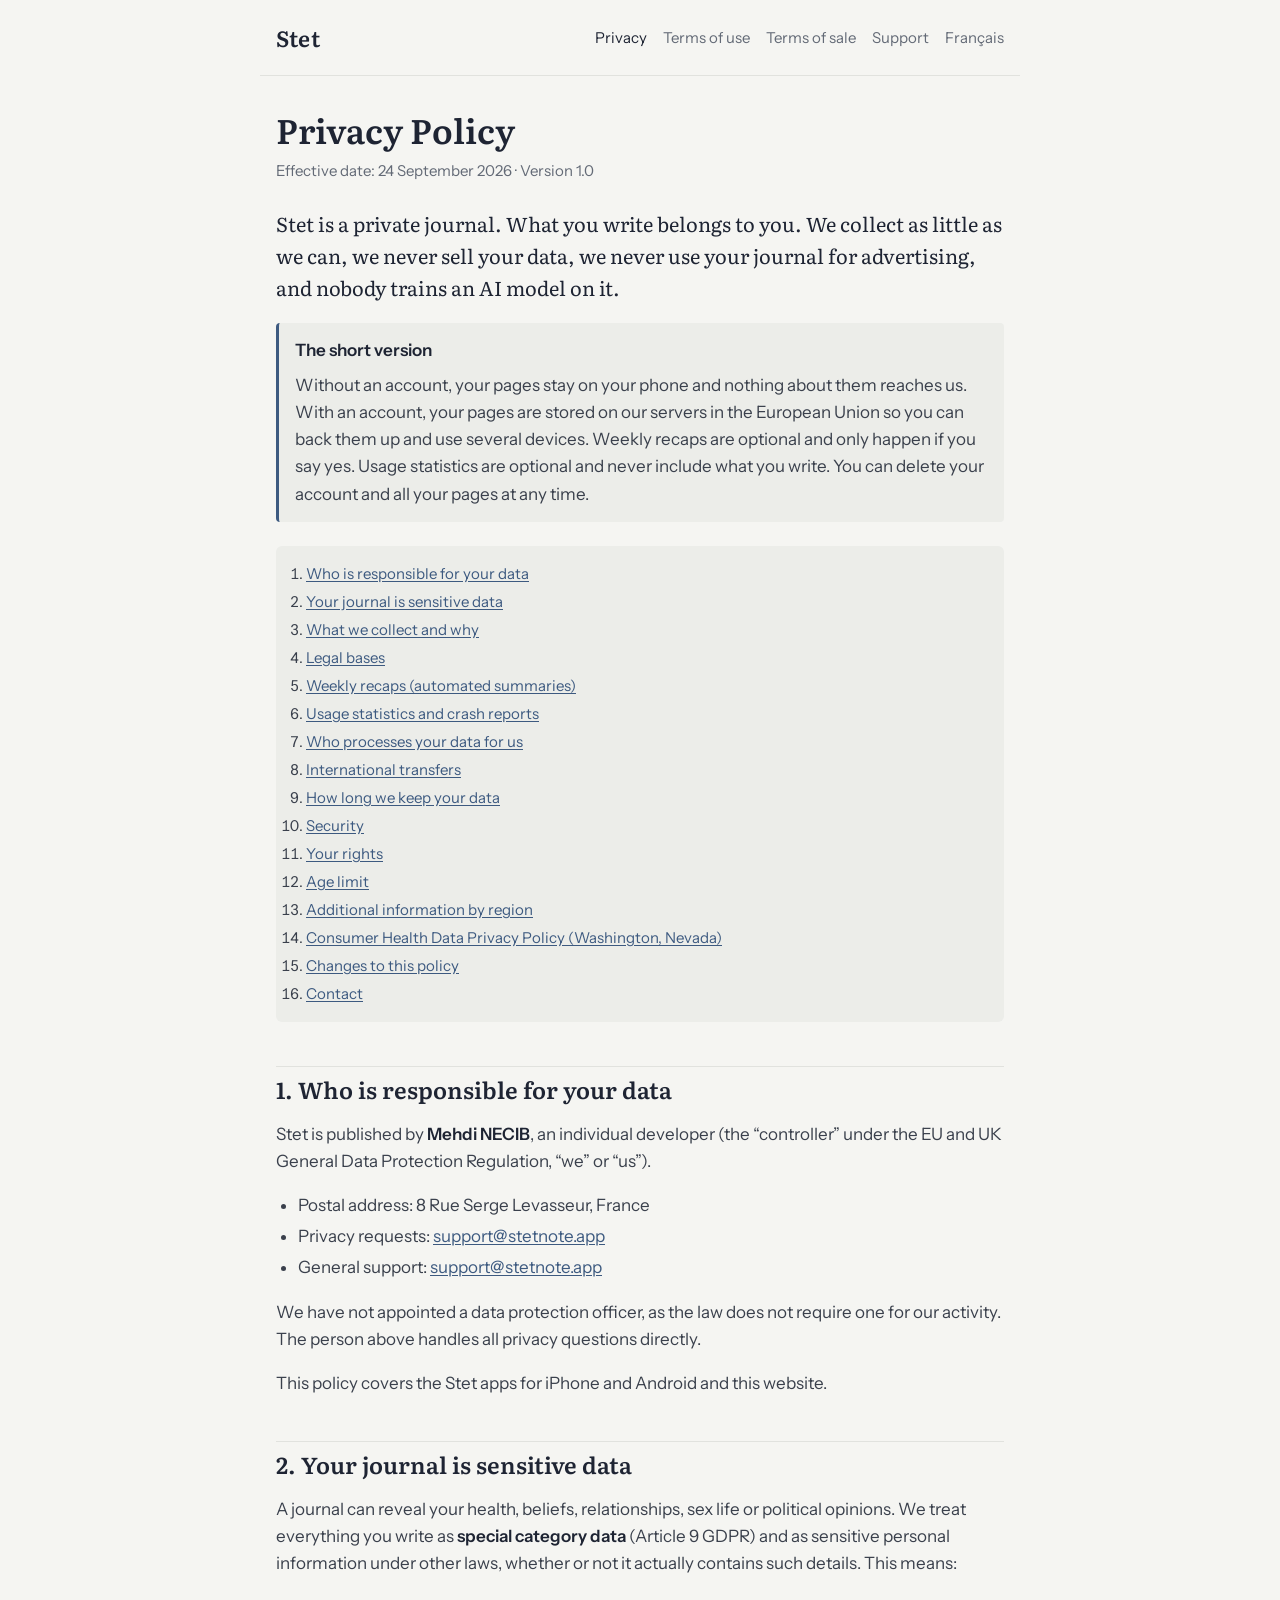
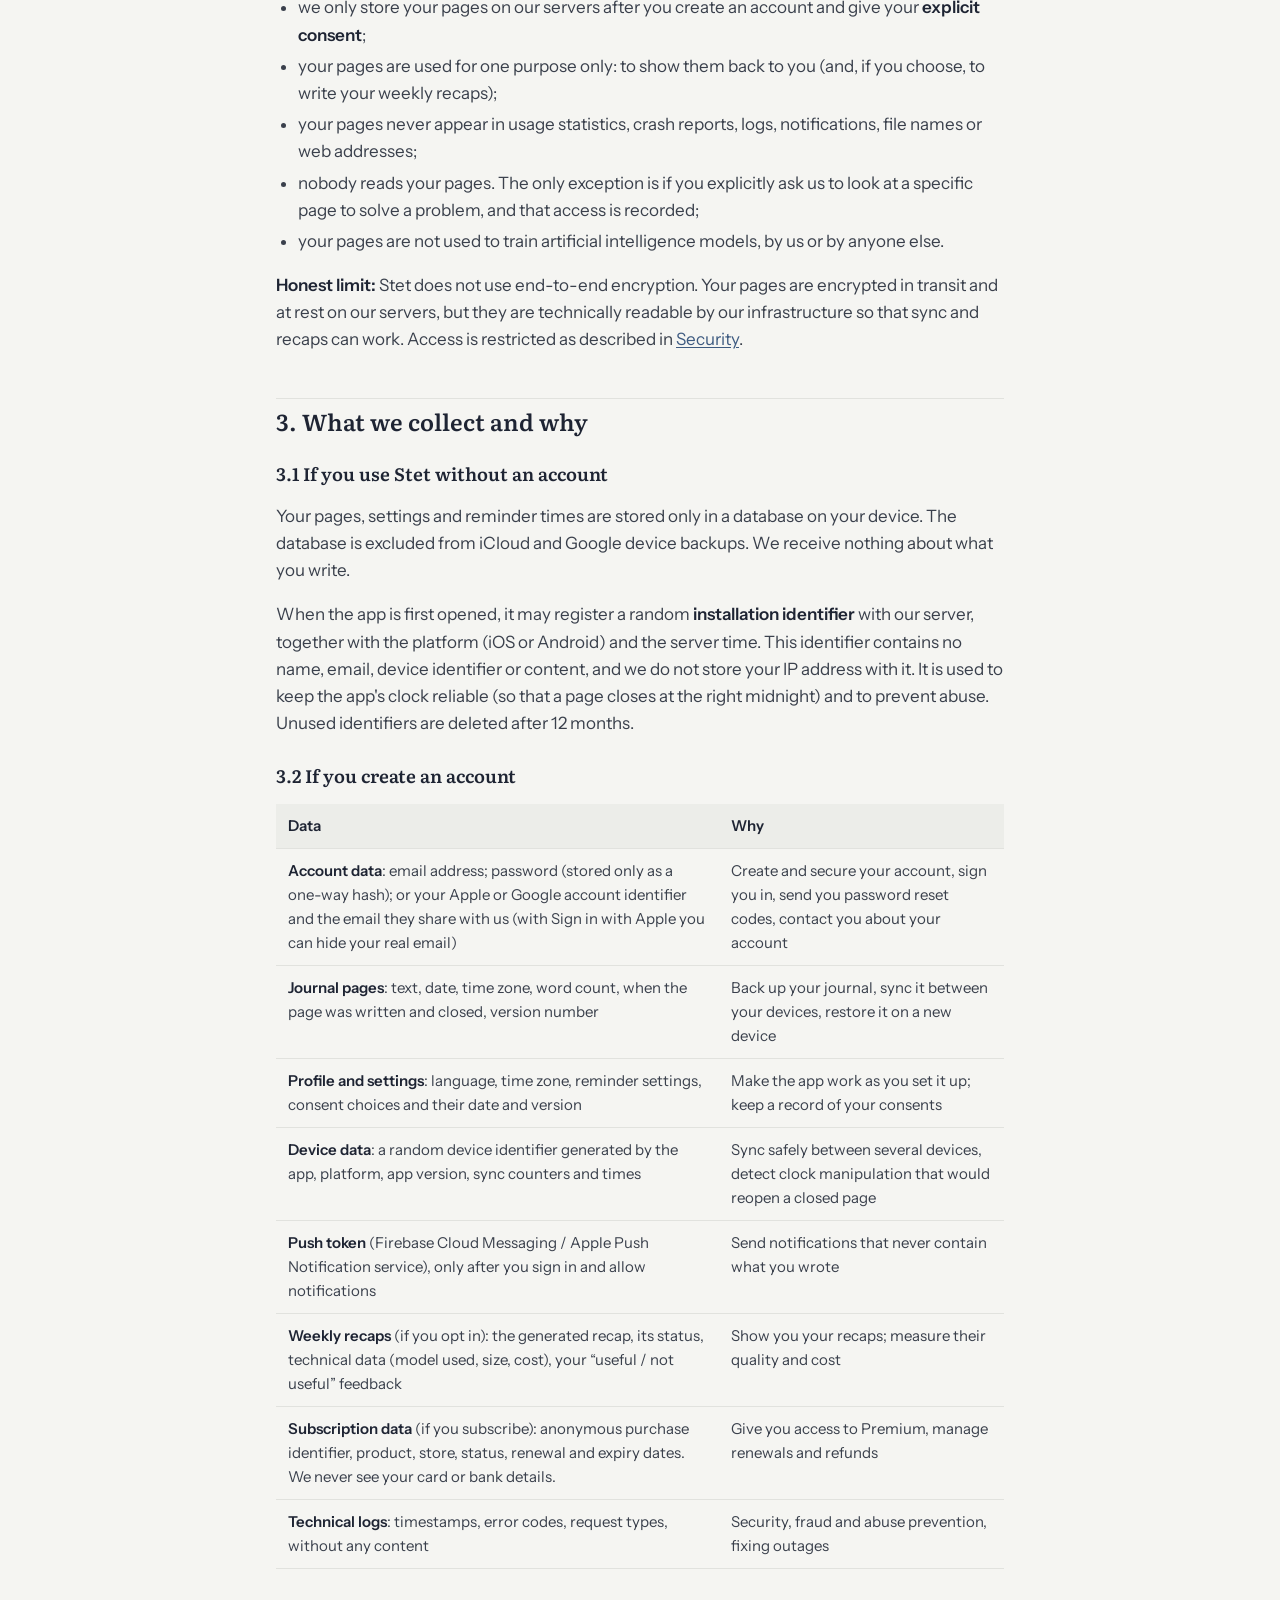
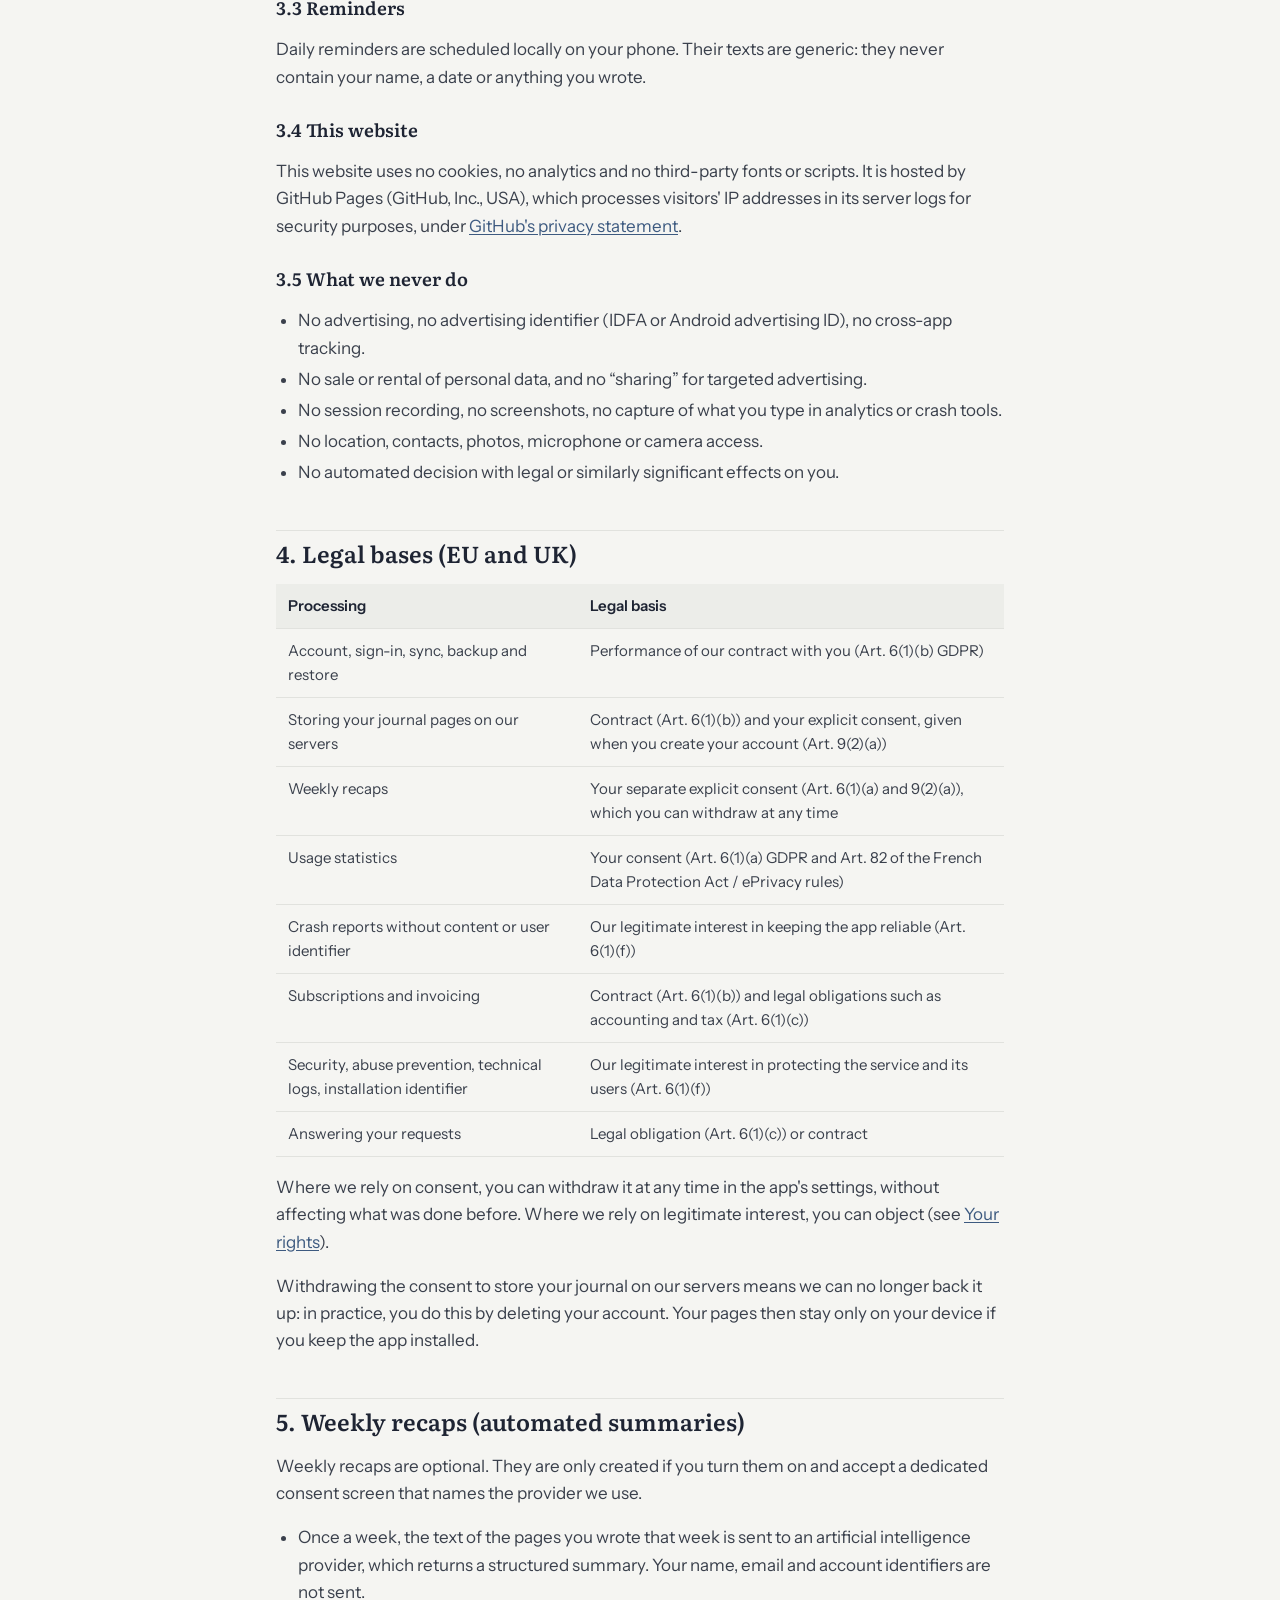
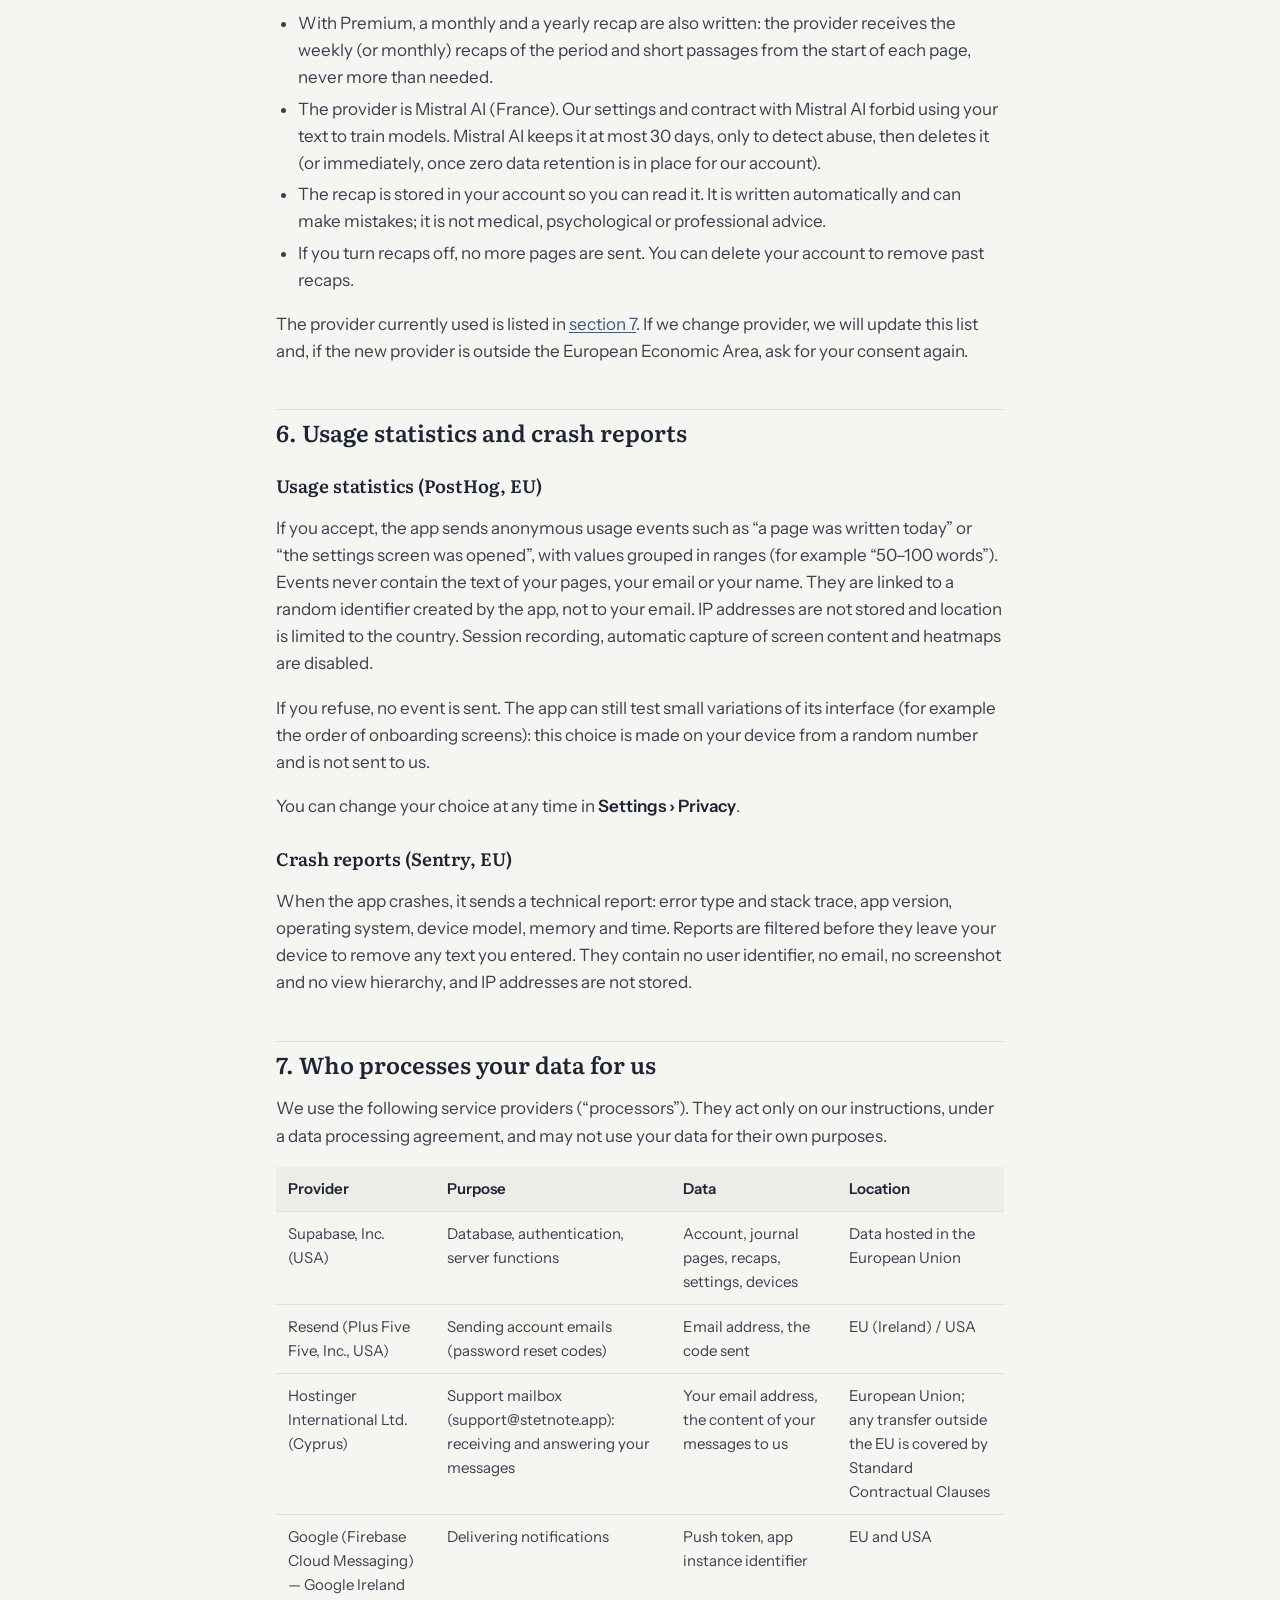
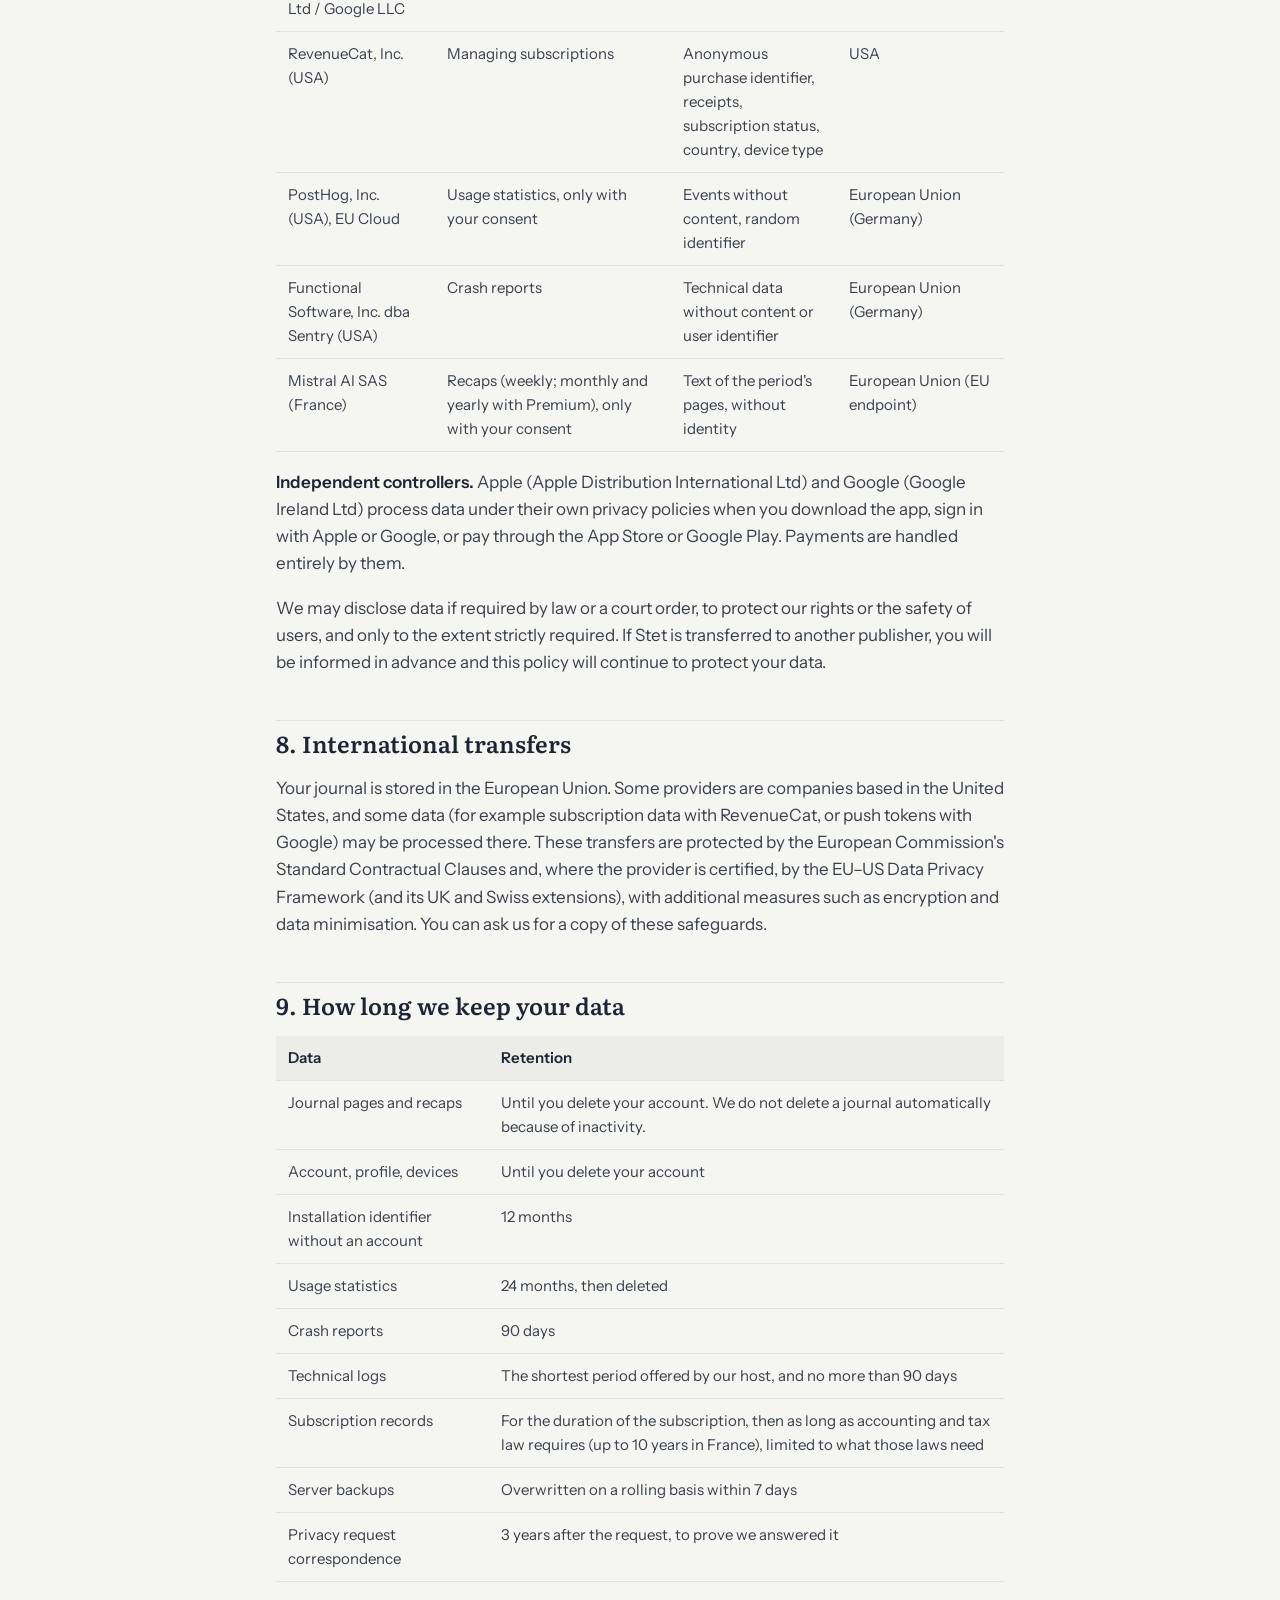
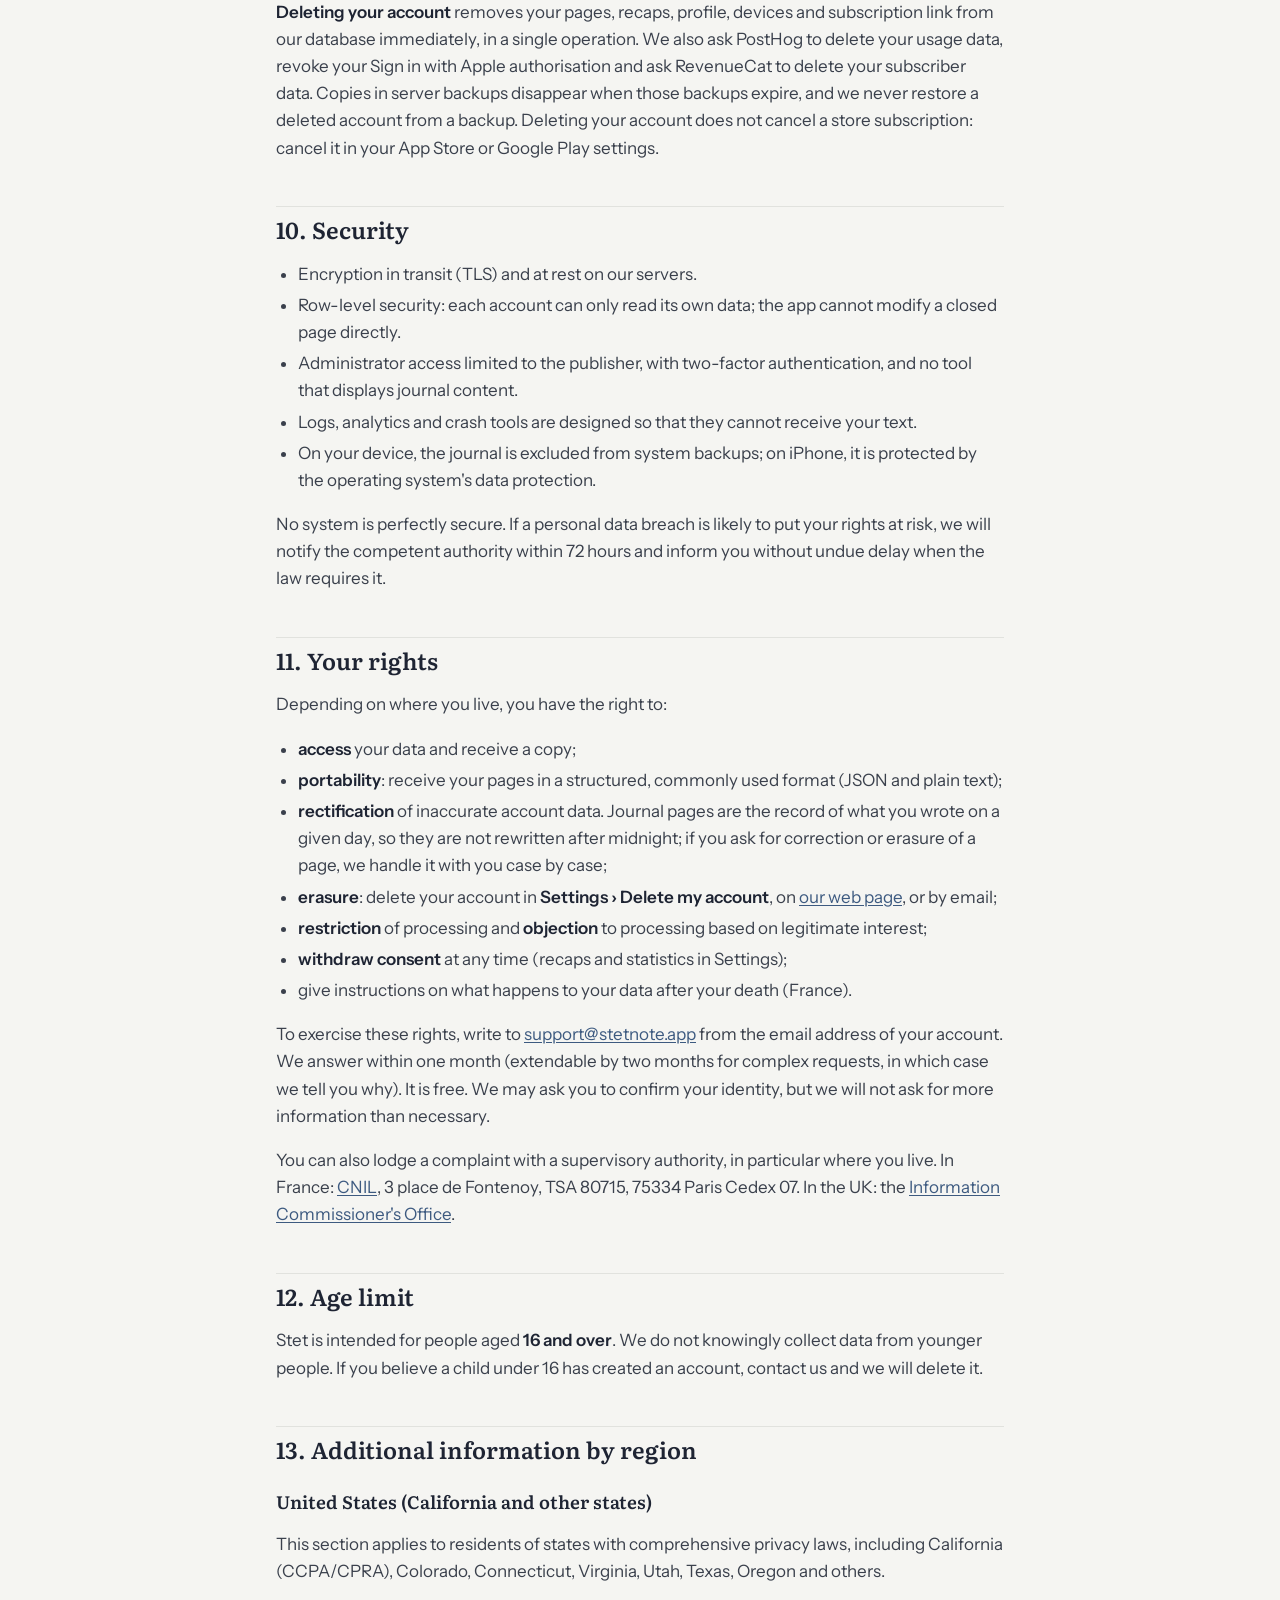
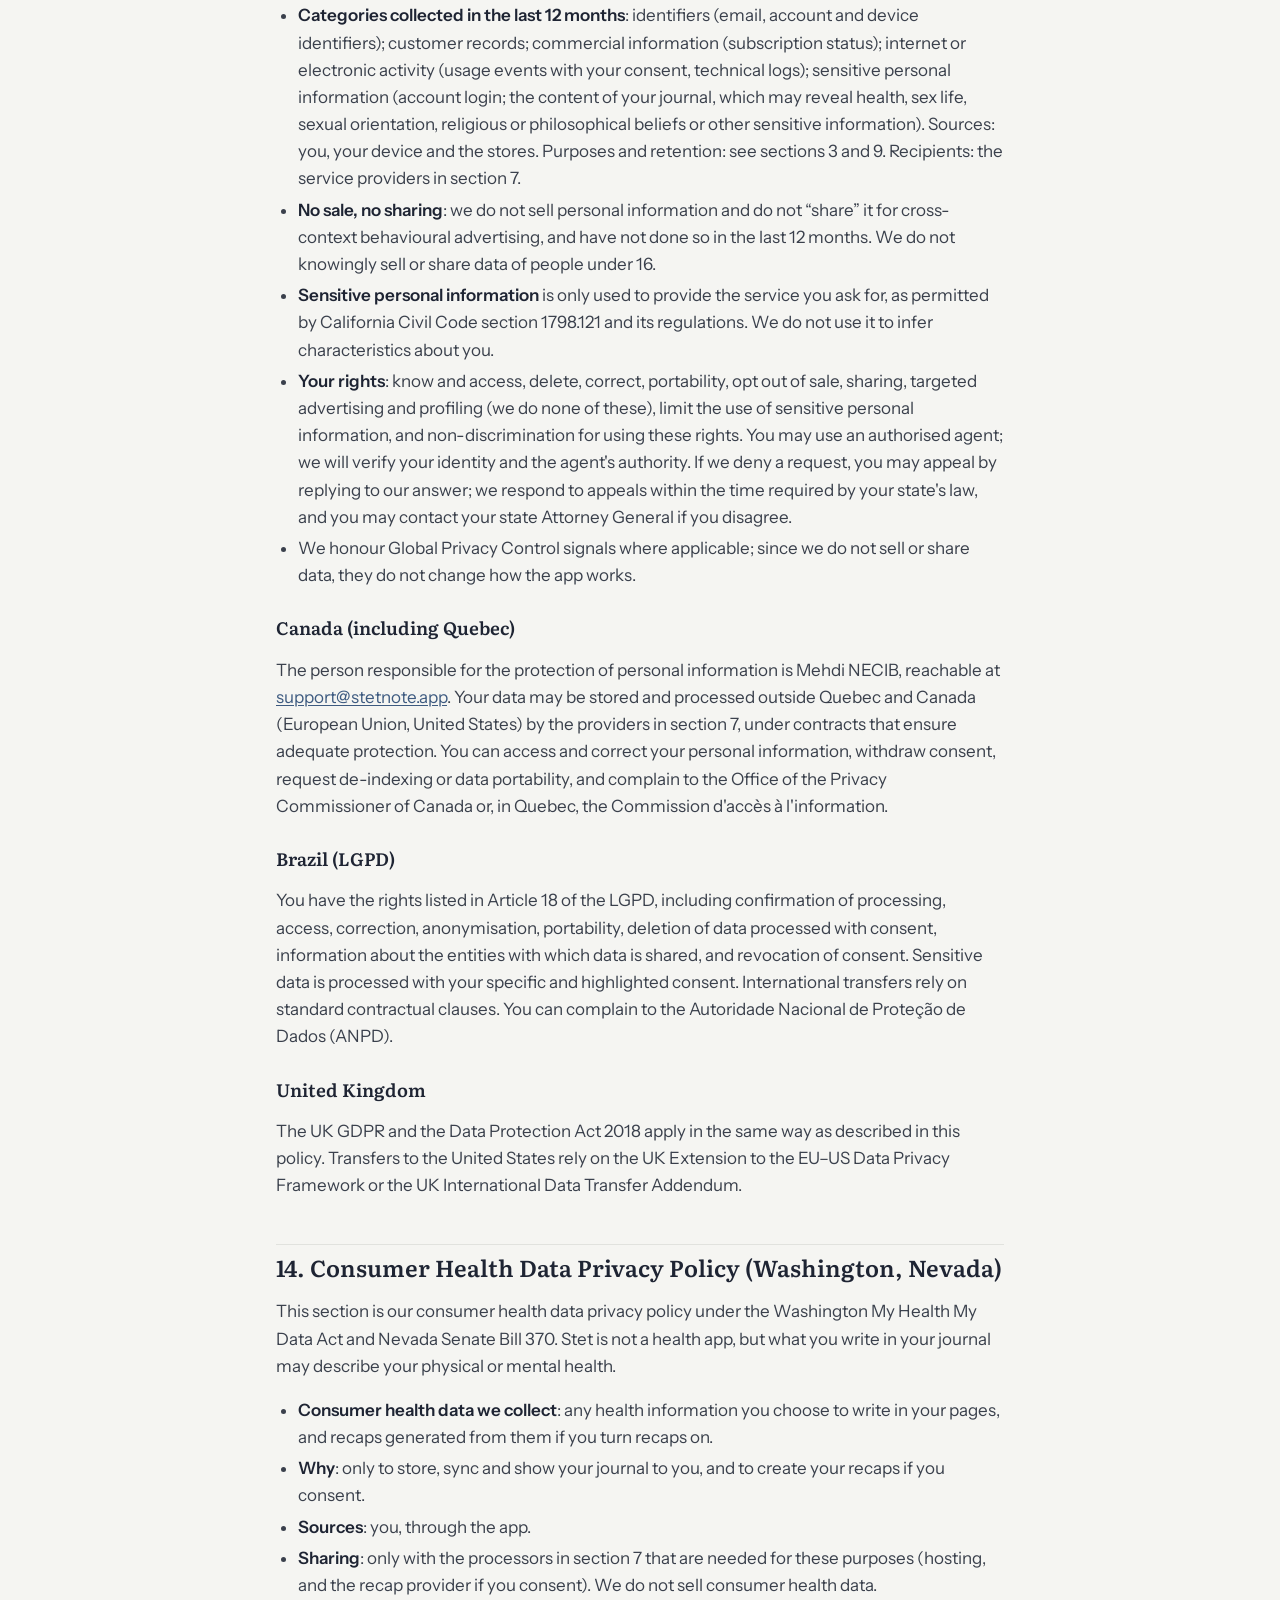
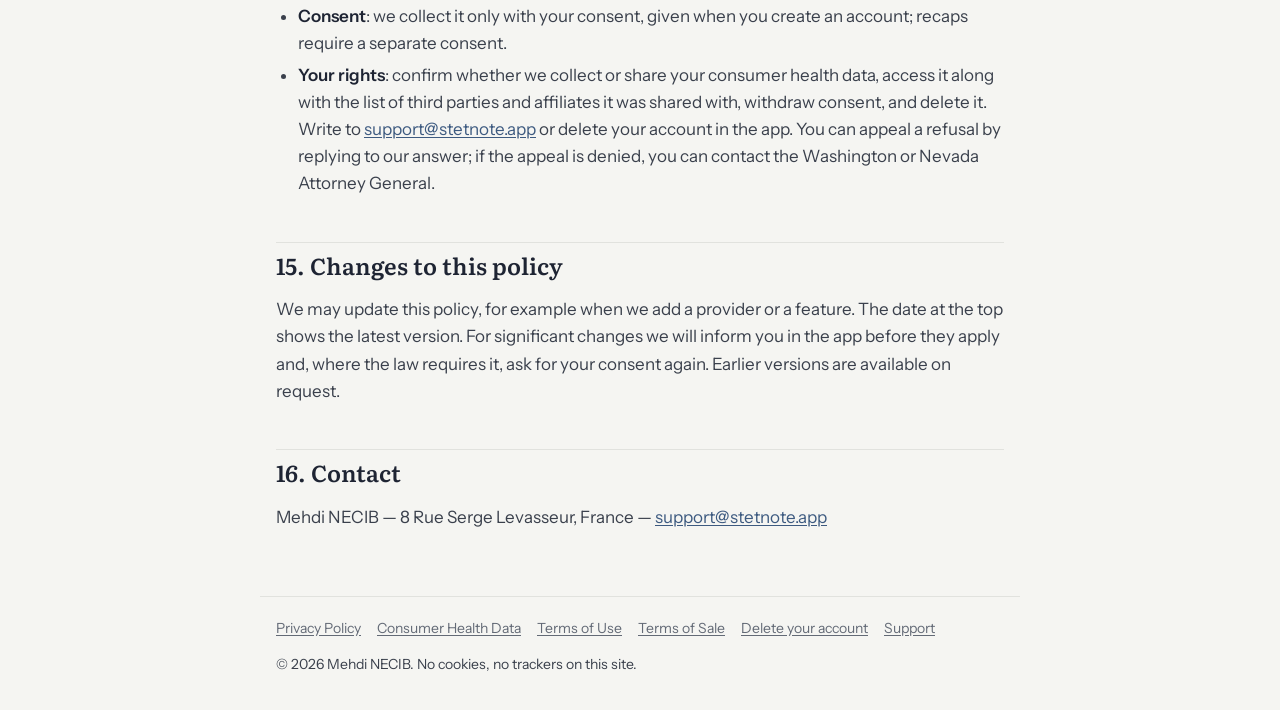
==== commit e240c451: "Name Mistral AI as recap provider; monthly and yearly recaps" ====
--- a/privacy/index.html
+++ b/privacy/index.html
@@ -136,11 +136,12 @@
 <p>Weekly recaps are optional. They are only created if you turn them on and accept a dedicated consent screen that names the provider we use.</p>
 <ul>
   <li>Once a week, the text of the pages you wrote that week is sent to an artificial intelligence provider, which returns a structured summary. Your name, email and account identifiers are not sent.</li>
-  <li>Our contracts with the provider forbid using your text to train models and require that it be deleted immediately after processing, or kept for the shortest period needed for abuse monitoring.</li>
+  <li>With Premium, a monthly and a yearly recap are also written: the provider receives the weekly (or monthly) recaps of the period and short passages from the start of each page, never more than needed.</li>
+  <li>The provider is Mistral AI (France). Our settings and contract with Mistral AI forbid using your text to train models. Mistral AI keeps it at most 30 days, only to detect abuse, then deletes it (or immediately, once zero data retention is in place for our account).</li>
   <li>The recap is stored in your account so you can read it. It is written automatically and can make mistakes; it is not medical, psychological or professional advice.</li>
   <li>If you turn recaps off, no more pages are sent. You can delete your account to remove past recaps.</li>
 </ul>
-<p>The provider currently used is listed in <a href="#processors">section 7</a> before the feature is activated. If we change provider, we will update this list and, if the new provider is outside the European Economic Area, ask for your consent again.</p>
+<p>The provider currently used is listed in <a href="#processors">section 7</a>. If we change provider, we will update this list and, if the new provider is outside the European Economic Area, ask for your consent again.</p>
 
 <h2 id="analytics">6. Usage statistics and crash reports</h2>
 <h3>Usage statistics (PostHog, EU)</h3>
@@ -163,7 +164,7 @@
 <tr><td>RevenueCat, Inc. (USA)</td><td>Managing subscriptions</td><td>Anonymous purchase identifier, receipts, subscription status, country, device type</td><td>USA</td></tr>
 <tr><td>PostHog, Inc. (USA), EU Cloud</td><td>Usage statistics, only with your consent</td><td>Events without content, random identifier</td><td>European Union (Germany)</td></tr>
 <tr><td>Functional Software, Inc. dba Sentry (USA)</td><td>Crash reports</td><td>Technical data without content or user identifier</td><td>European Union (Germany)</td></tr>
-<tr><td>Artificial intelligence provider</td><td>Weekly recaps, only with your consent</td><td>Text of the week's pages, without identity</td><td>Named here before recaps are activated</td></tr>
+<tr><td>Mistral AI SAS (France)</td><td>Recaps (weekly; monthly and yearly with Premium), only with your consent</td><td>Text of the period's pages, without identity</td><td>European Union (EU endpoint)</td></tr>
 </tbody>
 </table>
 </div>
